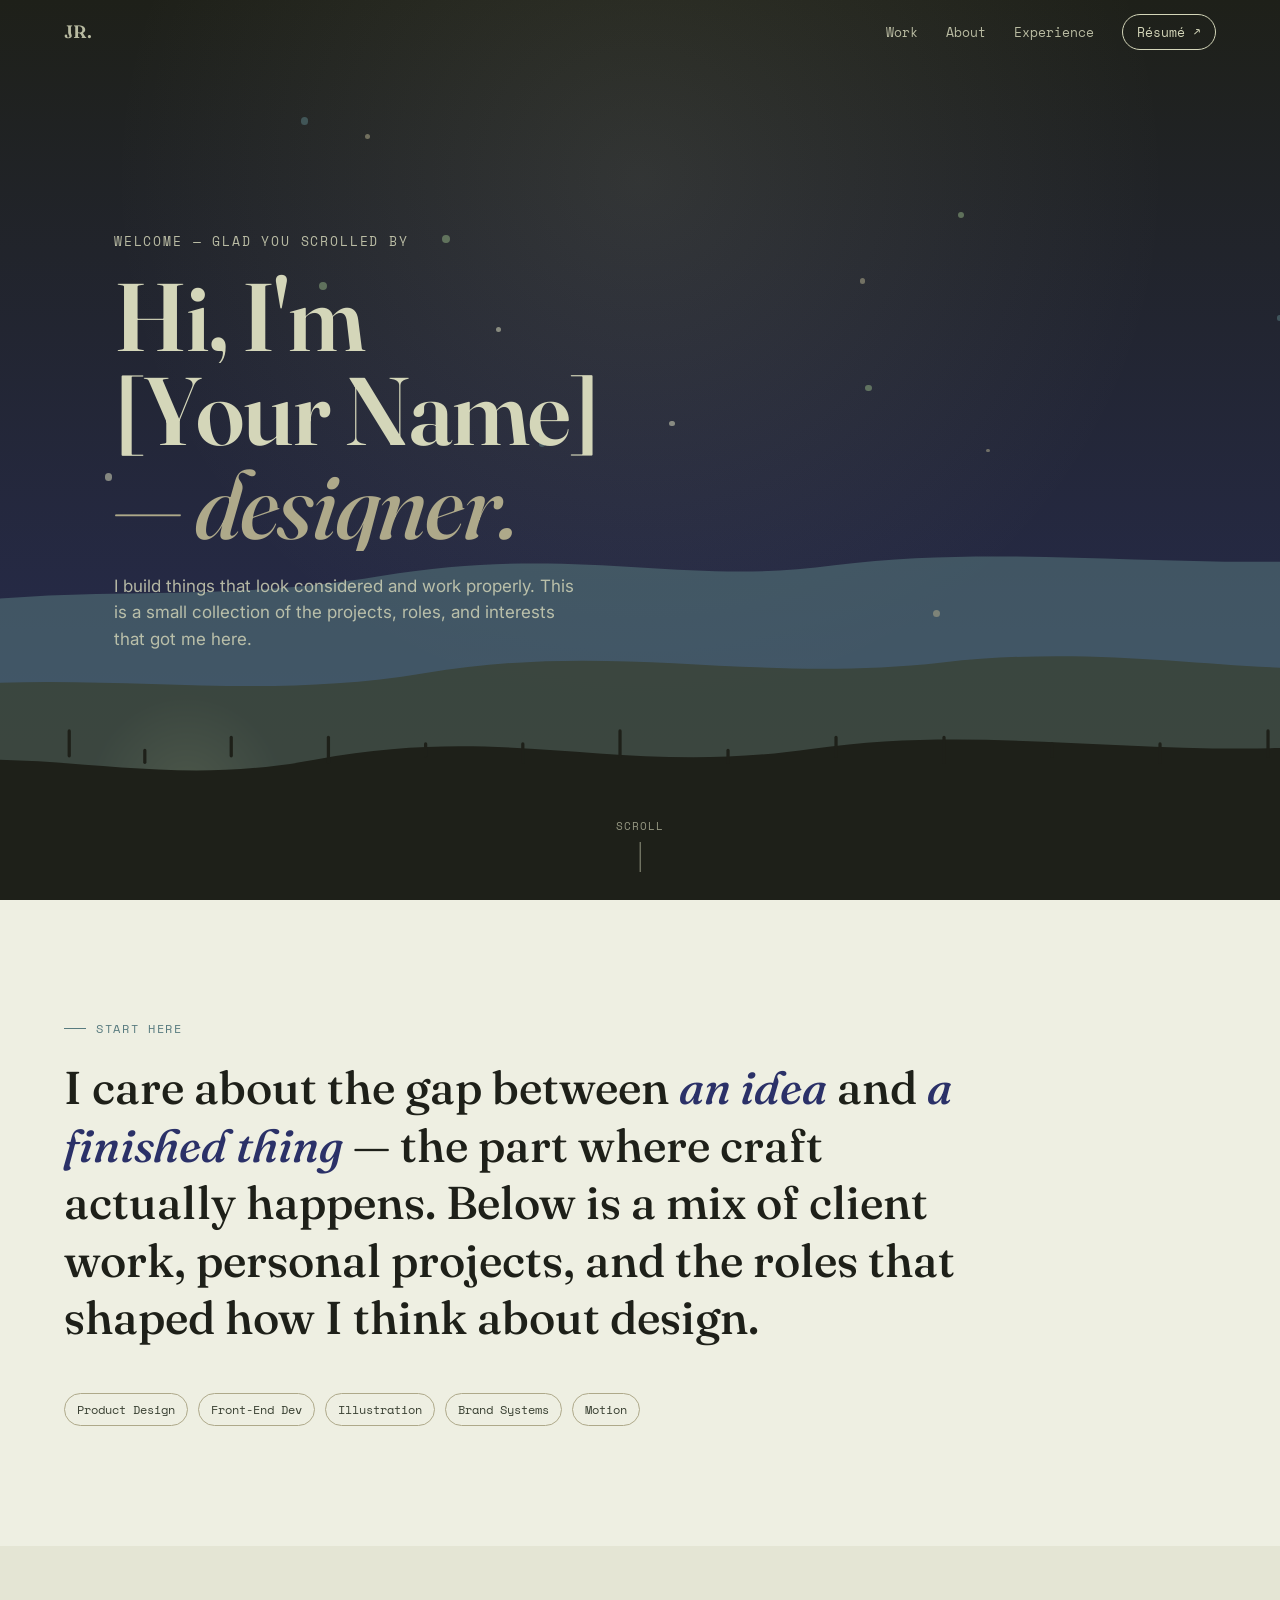
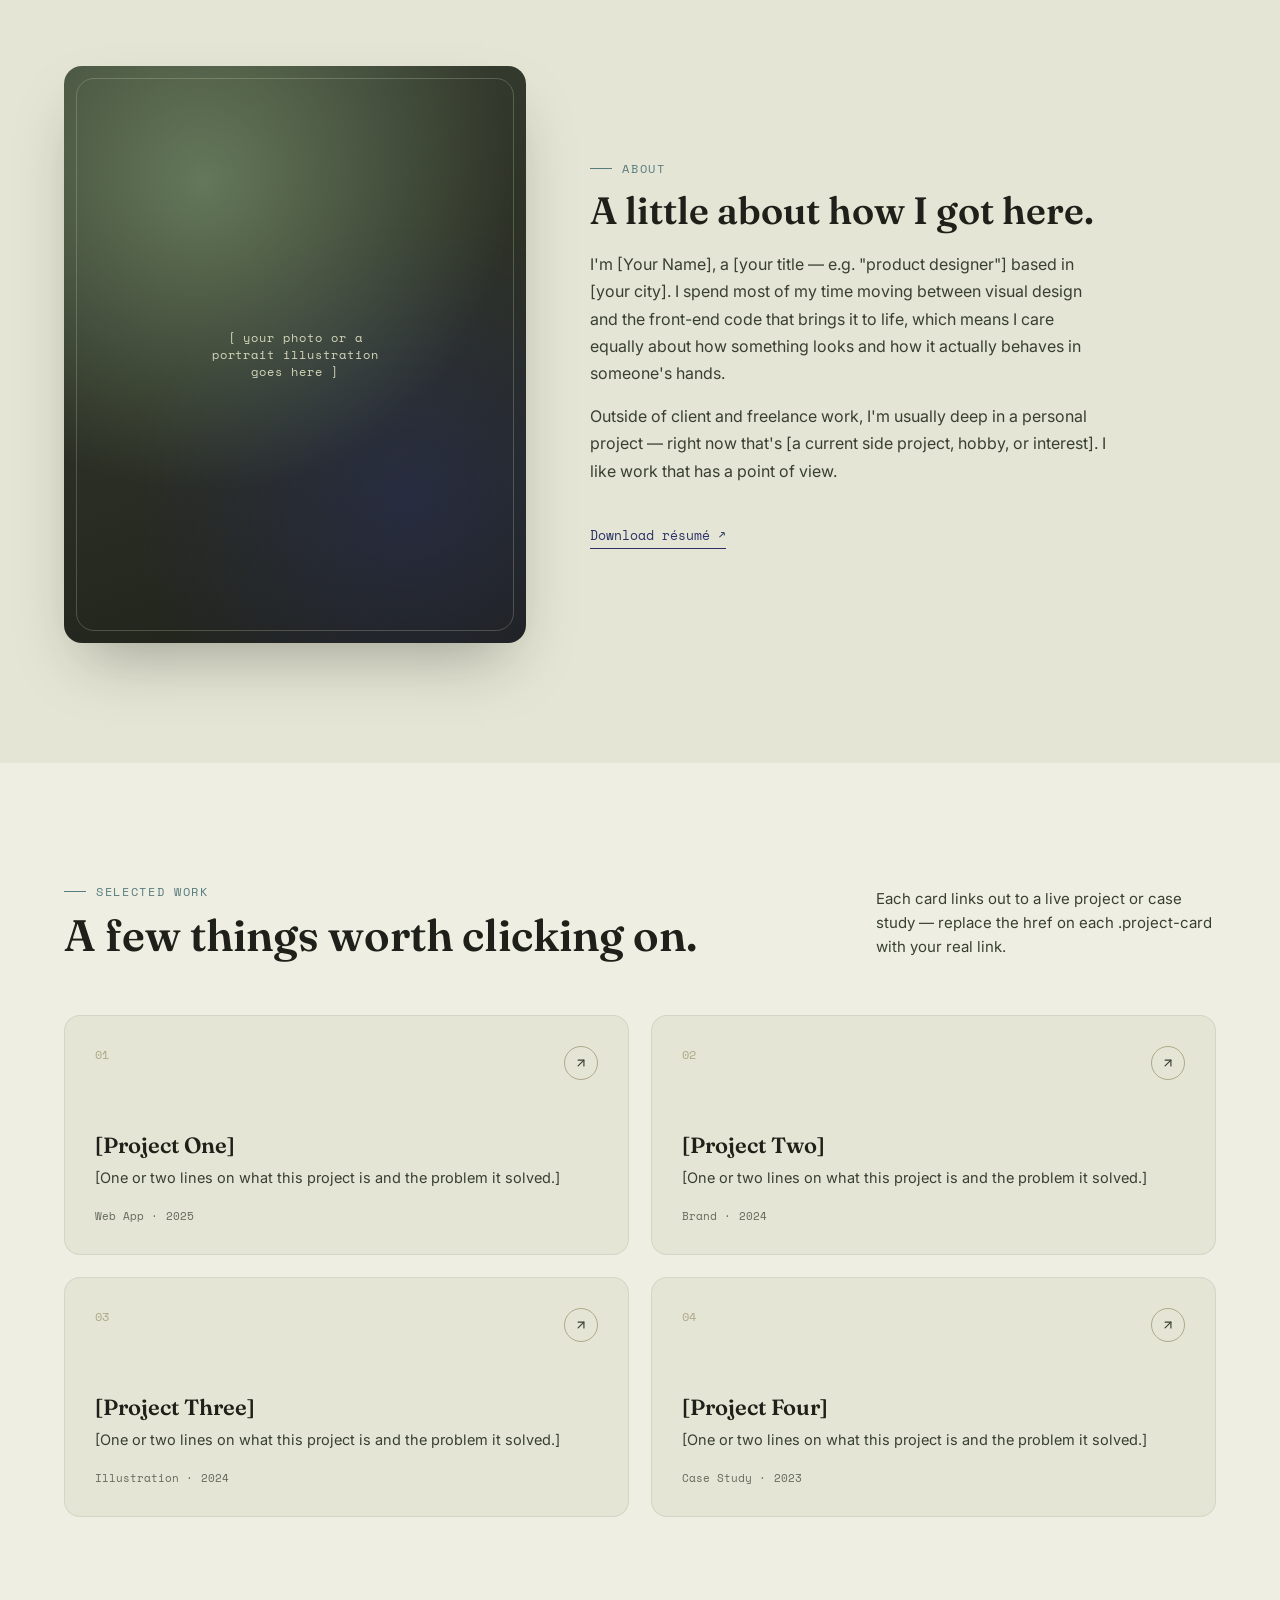
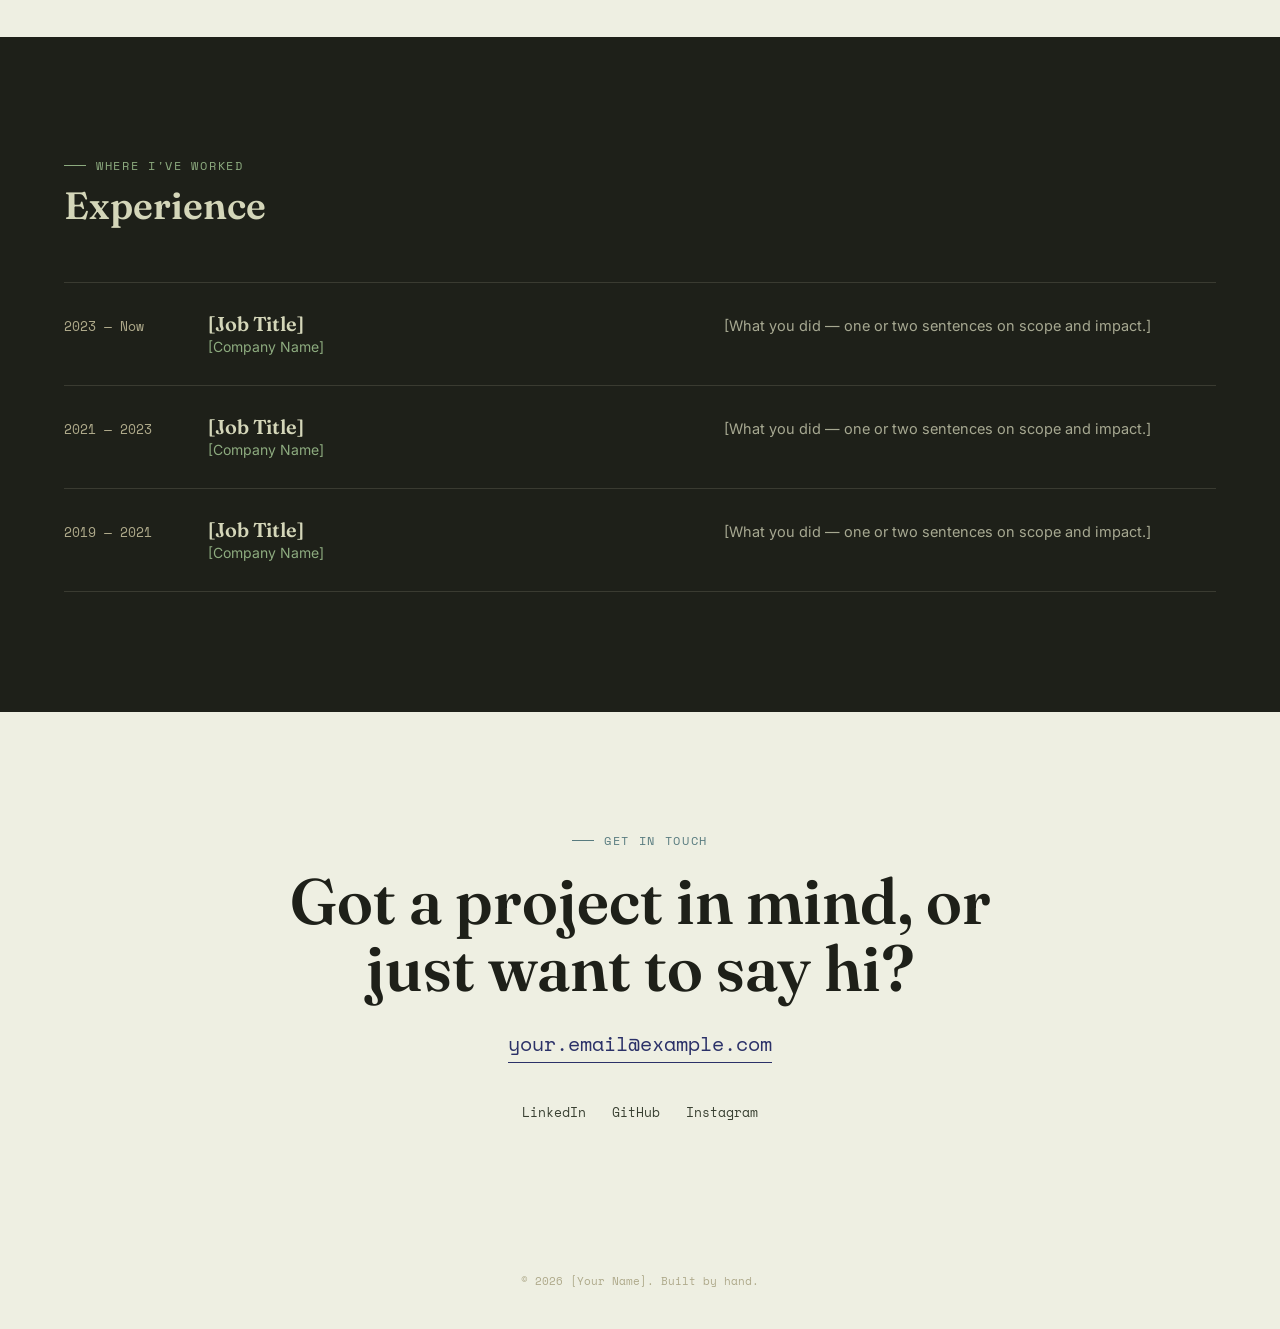
==== index.html @ a59e4782 "oh baby" ====
<!DOCTYPE html>
<html lang="en">
<head>
<meta charset="UTF-8">
<meta name="viewport" content="width=device-width, initial-scale=1.0">
<title>Jordan Reyes — Portfolio</title>
<meta name="description" content="Designer & builder. Selected work, experience, and a few things I'm proud of.">

<!--
  ============================================================
  HOW TO CUSTOMIZE THIS FILE
  ============================================================
  1. Search for [Your Name] / [Your Title] and replace with your info.
  2. Section "PROJECTS DATA" — swap in your real projects + links.
  3. Section "EXPERIENCE DATA" — swap in your real roles.
  4. Section "CONTACT" — swap in your email, resume link, socials.
  5. Optional photo: in the About section, replace the .about-frame
     div's content with <img src="your-photo.jpg" alt="..."> — the
     frame styling (border, shadow) will apply automatically.
  6. Colors are defined once as CSS variables at the top of <style> —
     change them there and the whole site updates.
  ============================================================
-->

<link rel="preconnect" href="https://fonts.googleapis.com">
<link rel="preconnect" href="https://fonts.gstatic.com" crossorigin>
<link href="https://fonts.googleapis.com/css2?family=Fraunces:opsz,wght@9..144,300;9..144,400;9..144,500;9..144,600;9..144,700&family=Inter:wght@400;500;600&family=Space+Mono:wght@400;700&display=swap" rel="stylesheet">

<style>
  /* ============ TOKENS ============ */
  :root{
    --ink:     #1E2019;
    --olive:   #394032;
    --teal:    #587B7F;
    --sage:    #8DAB7F;
    --khaki:   #D4D6B9;
    --tan:     #AEA98A;
    --indigo:  #2B3168;

    --paper:   #EEEFE2;   /* light section bg, tinted off the khaki */
    --paper-2: #E4E5D4;   /* alt section bg */

    --font-display: "Fraunces", Georgia, serif;
    --font-body: "Inter", -apple-system, sans-serif;
    --font-mono: "Space Mono", monospace;

    --sky-top: #1E2019;
    --sky-bottom: #2B3168;

    --maxw: 1180px;
    --pad: clamp(24px, 5vw, 64px);
  }

  *{ box-sizing: border-box; }
  html{ scroll-behavior: smooth; }
  @media (prefers-reduced-motion: reduce){
    html{ scroll-behavior: auto; }
    *{ animation-duration: 0.001ms !important; animation-iteration-count: 1 !important; transition-duration: 0.001ms !important; }
  }

  body{
    margin:0;
    background: var(--paper);
    color: var(--ink);
    font-family: var(--font-body);
    -webkit-font-smoothing: antialiased;
    overflow-x: hidden;
  }

  a{ color: inherit; }
  img{ max-width:100%; display:block; }

  ::selection{ background: var(--indigo); color: var(--khaki); }

  :focus-visible{
    outline: 2px solid var(--indigo);
    outline-offset: 3px;
    border-radius: 2px;
  }

  .wrap{ max-width: var(--maxw); margin: 0 auto; padding-left: var(--pad); padding-right: var(--pad); }

  .eyebrow{
    font-family: var(--font-mono);
    font-size: 12px;
    letter-spacing: 0.14em;
    text-transform: uppercase;
    color: var(--teal);
    display:flex;
    align-items:center;
    gap: 10px;
  }
  .eyebrow::before{
    content:"";
    width: 22px; height: 1px;
    background: var(--teal);
  }

  h1,h2,h3{
    font-family: var(--font-display);
    font-weight: 600;
    margin: 0;
    line-height: 1.05;
  }

  /* ============ NAV ============ */
  .nav{
    position: fixed;
    top:0; left:0; right:0;
    z-index: 100;
    display:flex;
    align-items:center;
    justify-content: space-between;
    padding: 20px var(--pad);
    font-family: var(--font-mono);
    font-size: 13px;
    color: var(--khaki);
    transition: background 0.4s ease, color 0.4s ease, backdrop-filter 0.4s ease, border-color .4s ease;
    border-bottom: 1px solid transparent;
  }
  .nav.solid{
    background: rgba(238,239,226,0.82);
    backdrop-filter: blur(10px);
    color: var(--ink);
    border-bottom: 1px solid rgba(30,32,25,0.08);
  }
  .nav .brand{
    font-family: var(--font-display);
    font-weight: 600;
    font-size: 18px;
    letter-spacing: 0.01em;
    text-decoration: none;
  }
  .nav ul{
    list-style:none;
    display:flex;
    gap: 28px;
    margin:0; padding:0;
  }
  .nav a{ text-decoration:none; opacity: 0.85; }
  .nav a:hover{ opacity:1; }
  .nav .resume-btn{
    border: 1px solid currentColor;
    padding: 7px 14px;
    border-radius: 100px;
    opacity: 1 !important;
  }
  .nav .links{ display:flex; align-items:center; gap: 28px; }
  @media (max-width: 700px){
    .nav .links li:not(.resume-item){ display:none; }
  }

  /* ============ HERO ============ */
  .hero{
    position: relative;
    height: 100vh;
    min-height: 620px;
    overflow: hidden;
    background: linear-gradient(180deg, var(--sky-top), var(--sky-bottom) 120%);
  }
  .hero-sky-glow{
    position:absolute; inset:0;
    background: radial-gradient(circle at 50% 20%, rgba(212,214,185,0.10), transparent 55%);
    pointer-events:none;
  }
  .hero svg.scene{
    position:absolute;
    left:0; bottom:0;
    width: 100%;
    height: 72%;
    display:block;
  }
  .ridge{ transition: none; }

  .particles span{
    position:absolute;
    border-radius:50%;
    opacity:0.55;
    filter: blur(0.5px);
    animation: drift 14s ease-in-out infinite;
  }
  @keyframes drift{
    0%,100%{ transform: translateY(0) translateX(0); }
    50%{ transform: translateY(-18px) translateX(10px); }
  }

  .hero-content{
    position: relative;
    z-index: 5;
    height: 100%;
    display:flex;
    flex-direction: column;
    justify-content: center;
    padding-left: var(--pad);
    padding-right: var(--pad);
    max-width: var(--maxw);
    margin: 0 auto;
  }
  .hero-eyebrow{
    font-family: var(--font-mono);
    color: var(--khaki);
    font-size: 13px;
    letter-spacing: 0.14em;
    text-transform: uppercase;
    opacity: 0;
    transform: translateY(10px);
    transition: opacity 0.8s ease, transform 0.8s ease;
    margin-bottom: 18px;
  }
  .hero-title{
    font-family: var(--font-display);
    font-weight: 600;
    color: var(--khaki);
    font-size: clamp(40px, 8vw, 96px);
    line-height: 0.98;
    letter-spacing: -0.01em;
  }
  .hero-title .line{
    display:block;
    overflow:hidden;
  }
  .hero-title .line span{
    display:block;
    transform: translateY(110%);
    transition: transform 0.9s cubic-bezier(.19,1,.22,1);
    transition-delay: var(--d, 0s);
  }
  .hero-title .accent{ color: var(--tan); font-style: italic; font-weight: 500; }

  .hero-sub{
    margin-top: 22px;
    max-width: 460px;
    color: var(--khaki);
    opacity: 0.82;
    font-size: 17px;
    line-height: 1.55;
    opacity: 0;
    transform: translateY(10px);
    transition: opacity 0.9s ease 0.25s, transform 0.9s ease 0.25s;
  }

  .hero.revealed .hero-eyebrow{ opacity: 0.85; transform: translateY(0); }
  .hero.revealed .hero-title .line span{ transform: translateY(0); }
  .hero.revealed .hero-sub{ opacity: 0.82; transform: translateY(0); }

  .scroll-cue{
    position:absolute;
    bottom: 28px;
    left: 50%;
    transform: translateX(-50%);
    z-index: 5;
    display:flex;
    flex-direction:column;
    align-items:center;
    gap:8px;
    color: var(--khaki);
    opacity: 0.65;
    font-family: var(--font-mono);
    font-size: 11px;
    letter-spacing: 0.1em;
  }
  .scroll-cue .dash{
    width:1px; height: 30px;
    background: currentColor;
    animation: pulse-dash 1.8s ease-in-out infinite;
  }
  @keyframes pulse-dash{
    0%,100%{ transform: scaleY(1); opacity:0.6; }
    50%{ transform: scaleY(0.5); opacity:1; }
  }

  /* ============ SECTIONS (shared) ============ */
  section{ position: relative; }
  .section-pad{ padding: 120px var(--pad); }
  .band{ max-width: var(--maxw); margin:0 auto; }

  .reveal{
    opacity:0;
    transform: translateY(28px);
    transition: opacity 0.8s ease, transform 0.8s ease;
  }
  .reveal.in{ opacity:1; transform: translateY(0); }
  .reveal-stagger > *{ transition-delay: calc(var(--i, 0) * 90ms); }

  /* ============ INTRO / WELCOME STATEMENT ============ */
  .intro{ background: var(--paper); }
  .intro-statement{
    font-family: var(--font-display);
    font-weight: 500;
    font-size: clamp(26px, 4.2vw, 46px);
    line-height: 1.25;
    max-width: 900px;
    color: var(--ink);
  }
  .intro-statement em{
    font-style: italic;
    color: var(--indigo);
  }
  .intro-tags{
    margin-top: 40px;
    display:flex;
    flex-wrap:wrap;
    gap: 10px;
  }
  .tag{
    font-family: var(--font-mono);
    font-size: 12px;
    padding: 7px 12px;
    border-radius: 100px;
    border: 1px solid var(--tan);
    color: var(--olive);
  }

  /* ============ ABOUT ============ */
  .about{ background: var(--paper-2); }
  .about .band{
    display:grid;
    grid-template-columns: 0.85fr 1.15fr;
    gap: 64px;
    align-items: center;
  }
  .about-frame{
    aspect-ratio: 4/5;
    border-radius: 18px;
    background:
      radial-gradient(circle at 30% 20%, rgba(141,171,127,0.55), transparent 55%),
      radial-gradient(circle at 75% 75%, rgba(43,49,104,0.45), transparent 50%),
      linear-gradient(160deg, var(--olive), var(--ink));
    box-shadow: 0 30px 60px -20px rgba(30,32,25,0.35);
    display:flex; align-items:center; justify-content:center;
    color: var(--khaki);
    font-family: var(--font-mono);
    font-size: 12px;
    letter-spacing: 0.08em;
    text-align:center;
    padding: 20px;
    position: relative;
    overflow: hidden;
  }
  .about-frame::after{
    content:"";
    position:absolute; inset:0;
    border: 1px solid rgba(212,214,185,0.25);
    border-radius: 18px;
    margin: 12px;
  }
  .about h2{
    font-size: clamp(28px, 3.4vw, 38px);
    margin-bottom: 20px;
  }
  .about p{
    line-height: 1.7;
    color: var(--olive);
    font-size: 16px;
    margin: 0 0 16px;
    max-width: 52ch;
  }
  .about-cta{
    margin-top: 24px;
    display:inline-flex;
    align-items:center;
    gap: 8px;
    font-family: var(--font-mono);
    font-size: 13px;
    text-decoration:none;
    color: var(--indigo);
    border-bottom: 1px solid var(--indigo);
    padding-bottom: 3px;
  }

  @media (max-width: 820px){
    .about .band{ grid-template-columns: 1fr; }
    .about-frame{ aspect-ratio: 16/10; }
  }

  /* ============ PROJECTS ============ */
  .projects{ background: var(--paper); }
  .projects-head{
    display:flex;
    justify-content: space-between;
    align-items: flex-end;
    gap: 24px;
    margin-bottom: 56px;
    flex-wrap: wrap;
  }
  .projects-head h2{
    font-size: clamp(30px, 3.6vw, 44px);
    margin-top: 12px;
  }
  .projects-head p{
    max-width: 340px;
    color: var(--olive);
    font-size: 15px;
    line-height: 1.6;
    margin:0;
  }

  .project-grid{
    display:grid;
    grid-template-columns: repeat(2, 1fr);
    gap: 22px;
  }
  @media (max-width: 780px){
    .project-grid{ grid-template-columns: 1fr; }
  }

  .project-card{
    position: relative;
    display:block;
    text-decoration:none;
    color: inherit;
    border-radius: 16px;
    padding: 30px;
    background: var(--paper-2);
    border: 1px solid rgba(30,32,25,0.08);
    overflow: hidden;
    transition: transform 0.45s cubic-bezier(.19,1,.22,1), box-shadow 0.45s ease, border-color 0.45s ease;
    min-height: 240px;
    display:flex;
    flex-direction:column;
    justify-content: space-between;
  }
  .project-card::before{
    content:"";
    position:absolute;
    top:0; left:0; right:0;
    height: 4px;
    background: var(--accent, var(--teal));
    transform: scaleX(0);
    transform-origin: left;
    transition: transform 0.5s ease;
  }
  .project-card:hover{
    transform: translateY(-6px);
    box-shadow: 0 24px 50px -20px rgba(30,32,25,0.25);
    border-color: transparent;
  }
  .project-card:hover::before{ transform: scaleX(1); }

  .project-card .top-row{
    display:flex;
    justify-content: space-between;
    align-items:flex-start;
  }
  .project-num{
    font-family: var(--font-mono);
    font-size: 12px;
    color: var(--tan);
  }
  .arrow{
    width: 34px; height: 34px;
    border-radius: 50%;
    border: 1px solid var(--tan);
    display:flex; align-items:center; justify-content:center;
    transition: transform 0.4s cubic-bezier(.19,1,.22,1), background 0.4s ease, border-color 0.4s ease;
    flex-shrink:0;
  }
  .project-card:hover .arrow{
    transform: rotate(45deg);
    background: var(--accent, var(--teal));
    border-color: var(--accent, var(--teal));
  }
  .project-card:hover .arrow svg{ stroke: var(--paper); }
  .arrow svg{ stroke: var(--olive); transition: stroke 0.4s ease; }

  .project-card h3{
    font-size: 22px;
    margin-top: 24px;
    font-weight: 600;
  }
  .project-card p{
    margin: 10px 0 18px;
    color: var(--olive);
    font-size: 14.5px;
    line-height: 1.55;
  }
  .project-card .tags{
    display:flex; gap:8px; flex-wrap:wrap;
  }
  .project-card .tags span{
    font-family: var(--font-mono);
    font-size: 11px;
    color: var(--olive);
    opacity: 0.75;
  }
  .project-card .tags span:not(:last-child)::after{ content:" ·"; }

  /* ============ EXPERIENCE (dark) ============ */
  .experience{
    background: var(--ink);
    color: var(--khaki);
  }
  .experience .eyebrow{ color: var(--sage); }
  .experience .eyebrow::before{ background: var(--sage); }
  .experience h2{
    color: var(--khaki);
    font-size: clamp(28px, 3.4vw, 38px);
    margin: 12px 0 56px;
  }
  .timeline{
    border-top: 1px solid rgba(212,214,185,0.15);
  }
  .tl-row{
    display:grid;
    grid-template-columns: 120px 1fr 1fr;
    gap: 24px;
    padding: 30px 0;
    border-bottom: 1px solid rgba(212,214,185,0.15);
    align-items: baseline;
  }
  .tl-row .date{
    font-family: var(--font-mono);
    font-size: 13px;
    color: var(--tan);
  }
  .tl-row h3{
    color: var(--khaki);
    font-size: 20px;
    font-weight: 600;
  }
  .tl-row .role-co{
    font-family: var(--font-body);
    font-size: 14px;
    color: var(--sage);
    margin-top: 4px;
  }
  .tl-row p{
    margin:0;
    color: rgba(212,214,185,0.75);
    font-size: 14.5px;
    line-height: 1.6;
  }
  @media (max-width: 720px){
    .tl-row{ grid-template-columns: 1fr; gap: 8px; }
  }

  /* ============ CONTACT / FOOTER ============ */
  .contact{
    background: var(--paper);
    text-align:center;
  }
  .contact h2{
    font-size: clamp(34px, 6vw, 64px);
    max-width: 780px;
    margin: 0 auto 28px;
  }
  .contact-email{
    font-family: var(--font-mono);
    font-size: clamp(16px, 2.4vw, 20px);
    color: var(--indigo);
    text-decoration:none;
    border-bottom: 1px solid var(--indigo);
    padding-bottom: 4px;
  }
  .socials{
    margin-top: 44px;
    display:flex;
    justify-content:center;
    gap: 26px;
  }
  .socials a{
    color: var(--olive);
    text-decoration:none;
    font-family: var(--font-mono);
    font-size: 13px;
    border-bottom: 1px solid transparent;
    transition: border-color 0.3s ease, color 0.3s ease;
  }
  .socials a:hover{ color: var(--indigo); border-color: var(--indigo); }

  footer{
    padding: 30px var(--pad) 40px;
    text-align:center;
    font-family: var(--font-mono);
    font-size: 11px;
    color: var(--tan);
    background: var(--paper);
  }
</style>
</head>
<body>

<nav class="nav" id="nav">
  <a href="#top" class="brand">JR.</a>
  <ul class="links">
    <li><a href="#work">Work</a></li>
    <li><a href="#about">About</a></li>
    <li><a href="#experience">Experience</a></li>
    <li class="resume-item"><a class="resume-btn" href="#" target="_blank" rel="noopener">Résumé ↗</a></li>
  </ul>
</nav>

<!-- ============ HERO ============ -->
<section class="hero" id="top">
  <div class="hero-sky-glow"></div>

  <svg class="scene" id="scene" viewBox="0 0 1440 600" preserveAspectRatio="xMidYMax slice" xmlns="http://www.w3.org/2000/svg">
    <defs>
      <radialGradient id="sunGlow" cx="50%" cy="50%" r="50%">
        <stop offset="0%" stop-color="#D4D6B9" stop-opacity="0.9"/>
        <stop offset="100%" stop-color="#D4D6B9" stop-opacity="0"/>
      </radialGradient>
    </defs>

    <!-- sun / moon: circle stroke draws itself as you scroll -->
    <circle id="sunGlowCircle" cx="720" cy="420" r="90" fill="url(#sunGlow)"></circle>
    <circle id="sun" cx="720" cy="420" r="46" fill="none" stroke="#D4D6B9" stroke-width="2.5"></circle>

    <!-- far ridge -->
    <path class="ridge" id="ridge1" fill="#587B7F" opacity="0.55"
      d="M0,340 C180,300 300,330 480,300 C660,270 760,310 900,290 C1080,268 1240,300 1440,280 L1440,600 L0,600 Z"/>

    <!-- mid ridge -->
    <path class="ridge" id="ridge2" fill="#394032" opacity="0.75"
      d="M0,410 C200,380 340,420 520,390 C700,360 820,400 1000,380 C1180,360 1300,400 1440,380 L1440,600 L0,600 Z"/>

    <!-- near ridge -->
    <path class="ridge" id="ridge3" fill="#1E2019"
      d="M0,480 C160,450 260,500 420,470 C600,436 700,486 880,460 C1060,434 1220,478 1440,450 L1440,600 L0,600 Z"/>

    <!-- foreground treeline dots -->
    <g id="treeline" fill="#1E2019"></g>
  </svg>

  <div class="particles" id="particles"></div>

  <div class="hero-content">
    <div class="hero-eyebrow">Welcome — glad you scrolled by</div>
    <h1 class="hero-title">
      <span class="line" style="--d:0.05s"><span>Hi, I'm</span></span>
      <span class="line" style="--d:0.15s"><span>[Your Name] <span class="accent">— designer.</span></span></span>
    </h1>
    <p class="hero-sub">I build things that look considered and work properly. This is a small collection of the projects, roles, and interests that got me here.</p>
  </div>

  <div class="scroll-cue"><span>SCROLL</span><span class="dash"></span></div>
</section>

<!-- ============ INTRO STATEMENT ============ -->
<section class="intro section-pad">
  <div class="band">
    <div class="eyebrow reveal">Start here</div>
    <p class="intro-statement reveal" style="margin-top:22px;">
      I care about the gap between <em>an idea</em> and <em>a finished thing</em> — the part where craft actually happens.
      Below is a mix of client work, personal projects, and the roles that shaped how I think about design.
    </p>
    <div class="intro-tags reveal reveal-stagger">
      <span class="tag" style="--i:0">Product Design</span>
      <span class="tag" style="--i:1">Front-End Dev</span>
      <span class="tag" style="--i:2">Illustration</span>
      <span class="tag" style="--i:3">Brand Systems</span>
      <span class="tag" style="--i:4">Motion</span>
    </div>
  </div>
</section>

<!-- ============ ABOUT ============ -->
<section class="about section-pad" id="about">
  <div class="band">
    <div class="about-frame reveal">
      <!-- Swap this whole block for: <img src="your-photo.jpg" alt="[Your Name]"> -->
      <span>[ your photo or a<br>portrait illustration<br>goes here ]</span>
    </div>
    <div class="reveal">
      <div class="eyebrow">About</div>
      <h2 style="margin-top:14px;">A little about how I got here.</h2>
      <p>I'm [Your Name], a [your title — e.g. "product designer"] based in [your city]. I spend most of my time moving between visual design and the front-end code that brings it to life, which means I care equally about how something looks and how it actually behaves in someone's hands.</p>
      <p>Outside of client and freelance work, I'm usually deep in a personal project — right now that's [a current side project, hobby, or interest]. I like work that has a point of view.</p>
      <a class="about-cta" href="#" target="_blank" rel="noopener">Download résumé ↗</a>
    </div>
  </div>
</section>

<!-- ============ PROJECTS ============ -->
<section class="projects section-pad" id="work">
  <div class="band">
    <div class="projects-head">
      <div class="reveal">
        <div class="eyebrow">Selected work</div>
        <h2>A few things worth clicking on.</h2>
      </div>
      <p class="reveal">Each card links out to a live project or case study — replace the href on each .project-card with your real link.</p>
    </div>

    <div class="project-grid">

      <!-- PROJECTS DATA: duplicate a .project-card block per project -->
      <a class="project-card reveal" href="project-1.html" target="_blank" rel="noopener" style="--accent:#2B3168;">
        <div class="top-row">
          <span class="project-num">01</span>
          <span class="arrow"><svg width="14" height="14" viewBox="0 0 24 24" fill="none" stroke-width="2" stroke-linecap="round" stroke-linejoin="round"><line x1="7" y1="17" x2="17" y2="7"/><polyline points="7 7 17 7 17 17"/></svg></span>
        </div>
        <div>
          <h3>[Project One]</h3>
          <p>[One or two lines on what this project is and the problem it solved.]</p>
          <div class="tags"><span>Web App</span><span>2025</span></div>
        </div>
      </a>

      <a class="project-card reveal" href="project-2.html" target="_blank" rel="noopener" style="--accent:#587B7F;">
        <div class="top-row">
          <span class="project-num">02</span>
          <span class="arrow"><svg width="14" height="14" viewBox="0 0 24 24" fill="none" stroke-width="2" stroke-linecap="round" stroke-linejoin="round"><line x1="7" y1="17" x2="17" y2="7"/><polyline points="7 7 17 7 17 17"/></svg></span>
        </div>
        <div>
          <h3>[Project Two]</h3>
          <p>[One or two lines on what this project is and the problem it solved.]</p>
          <div class="tags"><span>Brand</span><span>2024</span></div>
        </div>
      </a>

      <a class="project-card reveal" href="#" target="_blank" rel="noopener" style="--accent:#8DAB7F;">
        <div class="top-row">
          <span class="project-num">03</span>
          <span class="arrow"><svg width="14" height="14" viewBox="0 0 24 24" fill="none" stroke-width="2" stroke-linecap="round" stroke-linejoin="round"><line x1="7" y1="17" x2="17" y2="7"/><polyline points="7 7 17 7 17 17"/></svg></span>
        </div>
        <div>
          <h3>[Project Three]</h3>
          <p>[One or two lines on what this project is and the problem it solved.]</p>
          <div class="tags"><span>Illustration</span><span>2024</span></div>
        </div>
      </a>

      <a class="project-card reveal" href="#" target="_blank" rel="noopener" style="--accent:#AEA98A;">
        <div class="top-row">
          <span class="project-num">04</span>
          <span class="arrow"><svg width="14" height="14" viewBox="0 0 24 24" fill="none" stroke-width="2" stroke-linecap="round" stroke-linejoin="round"><line x1="7" y1="17" x2="17" y2="7"/><polyline points="7 7 17 7 17 17"/></svg></span>
        </div>
        <div>
          <h3>[Project Four]</h3>
          <p>[One or two lines on what this project is and the problem it solved.]</p>
          <div class="tags"><span>Case Study</span><span>2023</span></div>
        </div>
      </a>

    </div>
  </div>
</section>

<!-- ============ EXPERIENCE ============ -->
<section class="experience section-pad" id="experience">
  <div class="band">
    <div class="eyebrow reveal">Where I've worked</div>
    <h2 class="reveal">Experience</h2>

    <div class="timeline">
      <!-- EXPERIENCE DATA: duplicate a .tl-row block per role -->
      <div class="tl-row reveal">
        <div class="date">2023 — Now</div>
        <div>
          <h3>[Job Title]</h3>
          <div class="role-co">[Company Name]</div>
        </div>
        <p>[What you did — one or two sentences on scope and impact.]</p>
      </div>
      <div class="tl-row reveal">
        <div class="date">2021 — 2023</div>
        <div>
          <h3>[Job Title]</h3>
          <div class="role-co">[Company Name]</div>
        </div>
        <p>[What you did — one or two sentences on scope and impact.]</p>
      </div>
      <div class="tl-row reveal">
        <div class="date">2019 — 2021</div>
        <div>
          <h3>[Job Title]</h3>
          <div class="role-co">[Company Name]</div>
        </div>
        <p>[What you did — one or two sentences on scope and impact.]</p>
      </div>
    </div>
  </div>
</section>

<!-- ============ CONTACT ============ -->
<section class="contact section-pad" id="contact">
  <div class="eyebrow reveal" style="justify-content:center;">Get in touch</div>
  <h2 class="reveal" style="margin-top:18px;">Got a project in mind, or just want to say hi?</h2>
  <a class="contact-email reveal" href="mailto:your.email@example.com">your.email@example.com</a>
  <div class="socials reveal">
    <a href="#" target="_blank" rel="noopener">LinkedIn</a>
    <a href="#" target="_blank" rel="noopener">GitHub</a>
    <a href="#" target="_blank" rel="noopener">Instagram</a>
  </div>
</section>

<footer>© <span id="year"></span> [Your Name]. Built by hand.</footer>

<script>
  document.getElementById('year').textContent = new Date().getFullYear();

  var reduceMotion = window.matchMedia('(prefers-reduced-motion: reduce)').matches;

  /* ---------- NAV solid on scroll ---------- */
  var nav = document.getElementById('nav');
  var heroEl = document.querySelector('.hero');

  /* ---------- HERO scroll-driven scene ---------- */
  var sun = document.getElementById('sun');
  var sunGlow = document.getElementById('sunGlowCircle');
  var ridge1 = document.getElementById('ridge1');
  var ridge2 = document.getElementById('ridge2');
  var ridge3 = document.getElementById('ridge3');

  var sunRadius = 46;
  var sunCirc = 2 * Math.PI * sunRadius;
  sun.style.strokeDasharray = sunCirc;

  function lerp(a, b, t){ return a + (b - a) * t; }
  function lerpColor(c1, c2, t){
    var r = Math.round(lerp(c1[0], c2[0], t));
    var g = Math.round(lerp(c1[1], c2[1], t));
    var b = Math.round(lerp(c1[2], c2[2], t));
    return 'rgb(' + r + ',' + g + ',' + b + ')';
  }

  var skyTopA = [30,32,25];    // ink
  var skyTopB = [43,49,104];   // indigo
  var skyBotA = [43,49,104];   // indigo
  var skyBotB = [88,123,127];  // teal

  var root = document.documentElement;
  var ticking = false;

  function updateHero(){
    ticking = false;
    var heroHeight = heroEl.offsetHeight;
    var scrollY = window.scrollY;
    var p = Math.min(Math.max(scrollY / heroHeight, 0), 1);

    if (!reduceMotion){
      // sky gradient dawn -> day
      root.style.setProperty('--sky-top', lerpColor(skyTopA, skyTopB, p));
      root.style.setProperty('--sky-bottom', lerpColor(skyBotA, skyBotB, p));

      // sun rises + draws itself
      var cx = lerp(300, 900, p);
      var cy = lerp(500, 150, p);
      sun.setAttribute('cx', cx);
      sun.setAttribute('cy', cy);
      sunGlow.setAttribute('cx', cx);
      sunGlow.setAttribute('cy', cy);
      sun.style.strokeDashoffset = sunCirc * (1 - p);

      // parallax ridges
      ridge1.style.transform = 'translateY(' + (-p * 26) + 'px)';
      ridge2.style.transform = 'translateY(' + (-p * 44) + 'px)';
      ridge3.style.transform = 'translateY(' + (-p * 66) + 'px)';
    }

    // nav state
    if (scrollY > heroHeight * 0.7){ nav.classList.add('solid'); }
    else { nav.classList.remove('solid'); }

    // hero text reveal
    if (p > 0.12){ heroEl.classList.add('revealed'); }
  }

  function onScroll(){
    if (!ticking){
      requestAnimationFrame(updateHero);
      ticking = true;
    }
  }
  window.addEventListener('scroll', onScroll, { passive: true });
  window.addEventListener('resize', onScroll);
  updateHero();

  /* reveal hero shortly after load even before scrolling, so it never looks broken */
  setTimeout(function(){ heroEl.classList.add('revealed'); }, 400);

  /* ---------- ambient particles ---------- */
  var particleColors = ['#8DAB7F', '#AEA98A', '#587B7F', '#D4D6B9'];
  var particlesEl = document.getElementById('particles');
  if (!reduceMotion){
    for (var i = 0; i < 14; i++){
      var s = document.createElement('span');
      var size = 3 + Math.random() * 5;
      s.style.width = size + 'px';
      s.style.height = size + 'px';
      s.style.left = (Math.random() * 100) + '%';
      s.style.top = (10 + Math.random() * 70) + '%';
      s.style.background = particleColors[i % particleColors.length];
      s.style.animationDuration = (10 + Math.random() * 10) + 's';
      s.style.animationDelay = (Math.random() * -10) + 's';
      particlesEl.appendChild(s);
    }
  }

  /* ---------- treeline silhouette dots on near ridge ---------- */
  var treeline = document.getElementById('treeline');
  var treeXs = [60,120,190,260,340,430,520,610,700,800,900,1000,1100,1200,1300,1380];
  treeXs.forEach(function(x, i){
    var h = 14 + (i % 3) * 6;
    var y = 468 + (i % 2) * 6;
    var rect = document.createElementNS('http://www.w3.org/2000/svg', 'rect');
    rect.setAttribute('x', x);
    rect.setAttribute('y', y - h);
    rect.setAttribute('width', 3);
    rect.setAttribute('height', h);
    rect.setAttribute('rx', 1.5);
    treeline.appendChild(rect);
  });

  /* ---------- generic scroll reveal (IntersectionObserver) ---------- */
  var revealEls = document.querySelectorAll('.reveal');
  var io = new IntersectionObserver(function(entries){
    entries.forEach(function(entry){
      if (entry.isIntersecting){
        entry.target.classList.add('in');
        io.unobserve(entry.target);
      }
    });
  }, { threshold: 0.15, rootMargin: '0px 0px -60px 0px' });
  revealEls.forEach(function(el){ io.observe(el); });

  /* stagger index for tag groups */
  document.querySelectorAll('.reveal-stagger').forEach(function(group){
    io.observe(group);
  });
</script>

</body>
</html>
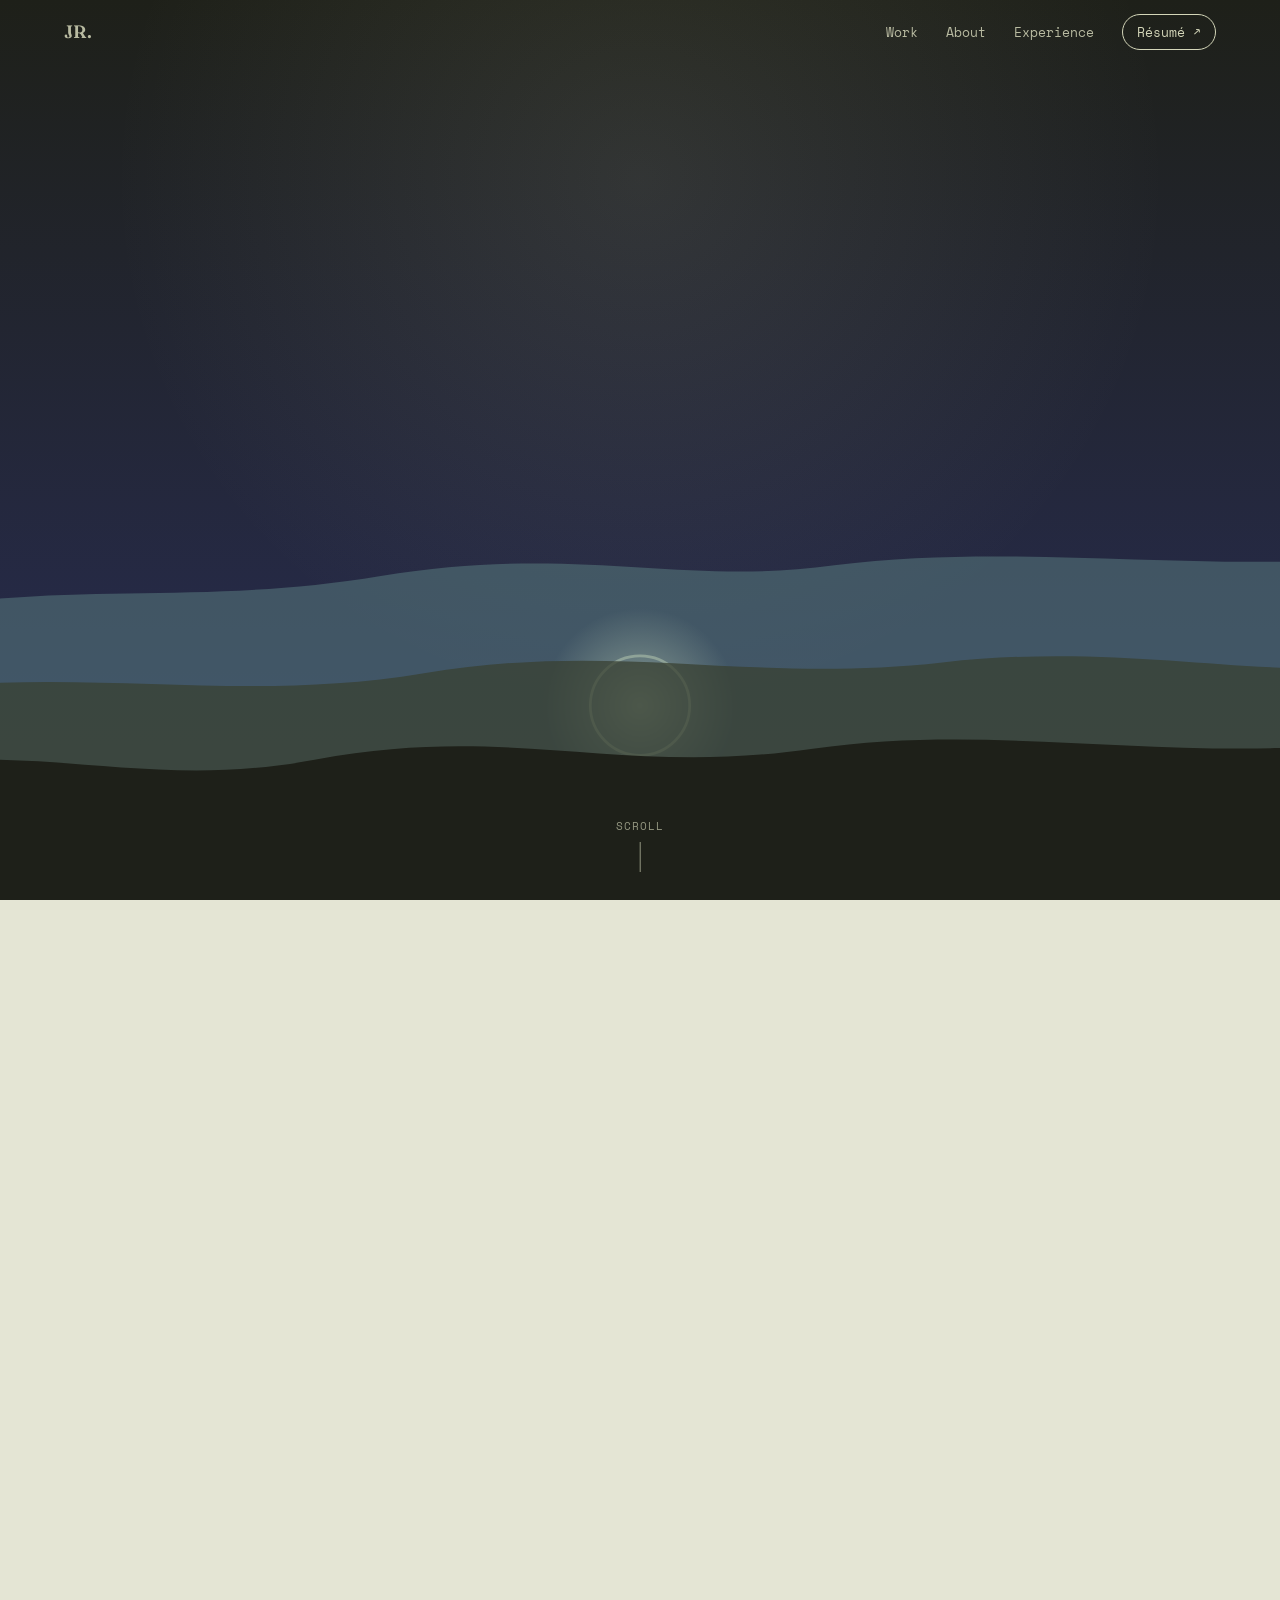
==== commit b8600279: "omg" ====
--- a/index.html
+++ b/index.html
@@ -7,19 +7,10 @@
 <meta name="description" content="Designer & builder. Selected work, experience, and a few things I'm proud of.">
 
 <!--
-  ============================================================
-  HOW TO CUSTOMIZE THIS FILE
-  ============================================================
-  1. Search for [Your Name] / [Your Title] and replace with your info.
-  2. Section "PROJECTS DATA" — swap in your real projects + links.
-  3. Section "EXPERIENCE DATA" — swap in your real roles.
   4. Section "CONTACT" — swap in your email, resume link, socials.
-  5. Optional photo: in the About section, replace the .about-frame
+  in the About section, replace the .about-frame
      div's content with <img src="your-photo.jpg" alt="..."> — the
      frame styling (border, shadow) will apply automatically.
-  6. Colors are defined once as CSS variables at the top of <style> —
-     change them there and the whole site updates.
-  ============================================================
 -->
 
 <link rel="preconnect" href="https://fonts.googleapis.com">
@@ -283,6 +274,7 @@
   .reveal-stagger > *{ transition-delay: calc(var(--i, 0) * 90ms); }
 
   /* ============ INTRO / WELCOME STATEMENT ============ */
+  /*
   .intro{ background: var(--paper); }
   .intro-statement{
     font-family: var(--font-display);
@@ -310,6 +302,7 @@
     border: 1px solid var(--tan);
     color: var(--olive);
   }
+  */
 
   /* ============ ABOUT ============ */
   .about{ background: var(--paper-2); }
@@ -625,19 +618,19 @@
   <div class="particles" id="particles"></div>
 
   <div class="hero-content">
-    <div class="hero-eyebrow">Welcome — glad you scrolled by</div>
+    <div class="hero-eyebrow">Welcome</div>
     <h1 class="hero-title">
       <span class="line" style="--d:0.05s"><span>Hi, I'm</span></span>
-      <span class="line" style="--d:0.15s"><span>[Your Name] <span class="accent">— designer.</span></span></span>
+      <span class="line" style="--d:0.15s"><span>Elena <span class="accent"></span></span></span>
     </h1>
-    <p class="hero-sub">I build things that look considered and work properly. This is a small collection of the projects, roles, and interests that got me here.</p>
+    <p class="hero-sub"> <!-- ok idk what to put yet --> ></p>
   </div>
 
   <div class="scroll-cue"><span>SCROLL</span><span class="dash"></span></div>
 </section>
 
 <!-- ============ INTRO STATEMENT ============ -->
-<section class="intro section-pad">
+<!-- <section class="intro section-pad">
   <div class="band">
     <div class="eyebrow reveal">Start here</div>
     <p class="intro-statement reveal" style="margin-top:22px;">
@@ -653,6 +646,7 @@
     </div>
   </div>
 </section>
+-->
 
 <!-- ============ ABOUT ============ -->
 <section class="about section-pad" id="about">
@@ -664,8 +658,9 @@
     <div class="reveal">
       <div class="eyebrow">About</div>
       <h2 style="margin-top:14px;">A little about how I got here.</h2>
-      <p>I'm [Your Name], a [your title — e.g. "product designer"] based in [your city]. I spend most of my time moving between visual design and the front-end code that brings it to life, which means I care equally about how something looks and how it actually behaves in someone's hands.</p>
-      <p>Outside of client and freelance work, I'm usually deep in a personal project — right now that's [a current side project, hobby, or interest]. I like work that has a point of view.</p>
+      <p>I'm Elena, a junior studying at the Univeristy of Illinois at Urbana-Champaign. I'm studying statistics, with a minor in Data Science. On the side, I am 
+        a board member for the Women in Statistics organization at my school, as well as Cheese Club!
+      </p>
       <a class="about-cta" href="#" target="_blank" rel="noopener">Download résumé ↗</a>
     </div>
   </div>
@@ -693,7 +688,7 @@
         <div>
           <h3>[Project One]</h3>
           <p>[One or two lines on what this project is and the problem it solved.]</p>
-          <div class="tags"><span>Web App</span><span>2025</span></div>
+          <!-- <div class="tags"><span>Web App</span><span>2025</span></div> -->
         </div>
       </a>
 
@@ -705,7 +700,7 @@
         <div>
           <h3>[Project Two]</h3>
           <p>[One or two lines on what this project is and the problem it solved.]</p>
-          <div class="tags"><span>Brand</span><span>2024</span></div>
+          <!-- <div class="tags"><span>Brand</span><span>2024</span></div> -->
         </div>
       </a>
 
@@ -717,7 +712,7 @@
         <div>
           <h3>[Project Three]</h3>
           <p>[One or two lines on what this project is and the problem it solved.]</p>
-          <div class="tags"><span>Illustration</span><span>2024</span></div>
+          <!-- <div class="tags"><span>Illustration</span><span>2024</span></div> -->
         </div>
       </a>
 
@@ -729,7 +724,7 @@
         <div>
           <h3>[Project Four]</h3>
           <p>[One or two lines on what this project is and the problem it solved.]</p>
-          <div class="tags"><span>Case Study</span><span>2023</span></div>
+          <!-- <div class="tags"><span>Case Study</span><span>2023</span></div> -->
         </div>
       </a>
 
@@ -744,30 +739,29 @@
     <h2 class="reveal">Experience</h2>
 
     <div class="timeline">
-      <!-- EXPERIENCE DATA: duplicate a .tl-row block per role -->
       <div class="tl-row reveal">
-        <div class="date">2023 — Now</div>
+        <div class="date">2025 — Now</div>
         <div>
-          <h3>[Job Title]</h3>
-          <div class="role-co">[Company Name]</div>
-        </div>
-        <p>[What you did — one or two sentences on scope and impact.]</p>
+          <h3>Technology Help Desk</h3>
+          <div class="role-co">University of Illinois Technology Services</div>
+        </div>
+        <p>Working with specialized tools to be able to access student and faculty databases in order to assist with any technology needs.</p>
       </div>
       <div class="tl-row reveal">
-        <div class="date">2021 — 2023</div>
+        <div class="date">2025 — 2026</div>
         <div>
-          <h3>[Job Title]</h3>
-          <div class="role-co">[Company Name]</div>
-        </div>
-        <p>[What you did — one or two sentences on scope and impact.]</p>
+          <h3>Campaign Quality Assurance</h3>
+          <div class="role-co">Feather Open AI</div>
+        </div>
+        <p>Worked on fine tuning image generation.</p>
       </div>
       <div class="tl-row reveal">
-        <div class="date">2019 — 2021</div>
+        <div class="date">2023 — 2026</div>
         <div>
-          <h3>[Job Title]</h3>
-          <div class="role-co">[Company Name]</div>
-        </div>
-        <p>[What you did — one or two sentences on scope and impact.]</p>
+          <h3>Counrselor</h3>
+          <div class="role-co">Banner Day Camp</div>
+        </div>
+        <p>Oversaw with 15-20 children over the course of 8 weeks.</p>
       </div>
     </div>
   </div>
@@ -775,17 +769,14 @@
 
 <!-- ============ CONTACT ============ -->
 <section class="contact section-pad" id="contact">
-  <div class="eyebrow reveal" style="justify-content:center;">Get in touch</div>
-  <h2 class="reveal" style="margin-top:18px;">Got a project in mind, or just want to say hi?</h2>
-  <a class="contact-email reveal" href="mailto:your.email@example.com">your.email@example.com</a>
+  <!-- <div class="eyebrow reveal" style="justify-content:center;">Get in touch</div> -->
+  <h2 class="reveal" style="margin-top:18px;">Get in touch</h2>
+  <a class="contact-email reveal" href="mailto:elenasylee06@gmail.com">elenasylee06@gmail.com</a>
   <div class="socials reveal">
-    <a href="#" target="_blank" rel="noopener">LinkedIn</a>
-    <a href="#" target="_blank" rel="noopener">GitHub</a>
-    <a href="#" target="_blank" rel="noopener">Instagram</a>
+    <a href="https://www.linkedin.com/in/elena-lee-85b03a306/" target="_blank" rel="noopener">LinkedIn</a>
+    <a href="https://github.com/mod11235" target="_blank" rel="noopener">GitHub</a>
   </div>
 </section>
-
-<footer>© <span id="year"></span> [Your Name]. Built by hand.</footer>
 
 <script>
   document.getElementById('year').textContent = new Date().getFullYear();
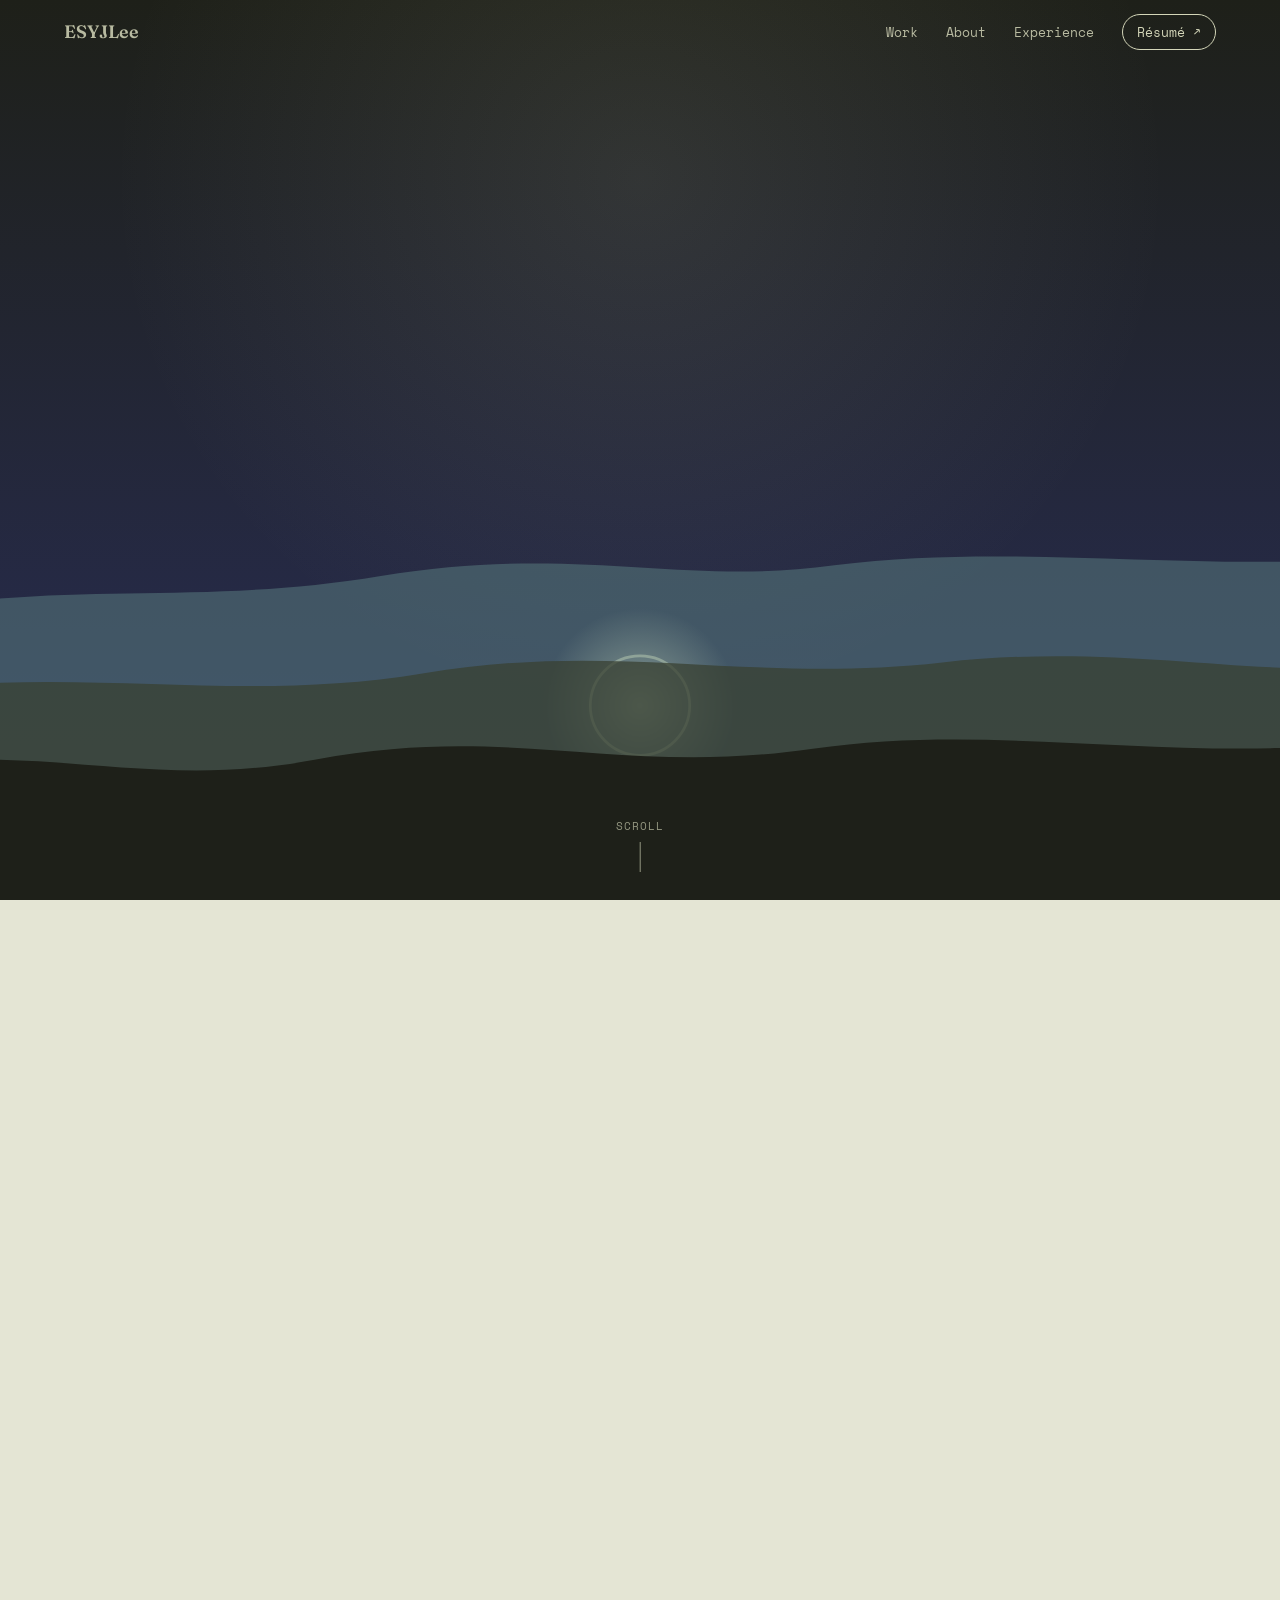
==== commit 729500bd: "name changes" ====
--- a/index.html
+++ b/index.html
@@ -3,7 +3,7 @@
 <head>
 <meta charset="UTF-8">
 <meta name="viewport" content="width=device-width, initial-scale=1.0">
-<title>Jordan Reyes — Portfolio</title>
+<title>Elena Lee — Portfolio</title>
 <meta name="description" content="Designer & builder. Selected work, experience, and a few things I'm proud of.">
 
 <!--
@@ -574,7 +574,7 @@
 <body>
 
 <nav class="nav" id="nav">
-  <a href="#top" class="brand">JR.</a>
+  <a href="#top" class="brand">ESYJLee</a>
   <ul class="links">
     <li><a href="#work">Work</a></li>
     <li><a href="#about">About</a></li>
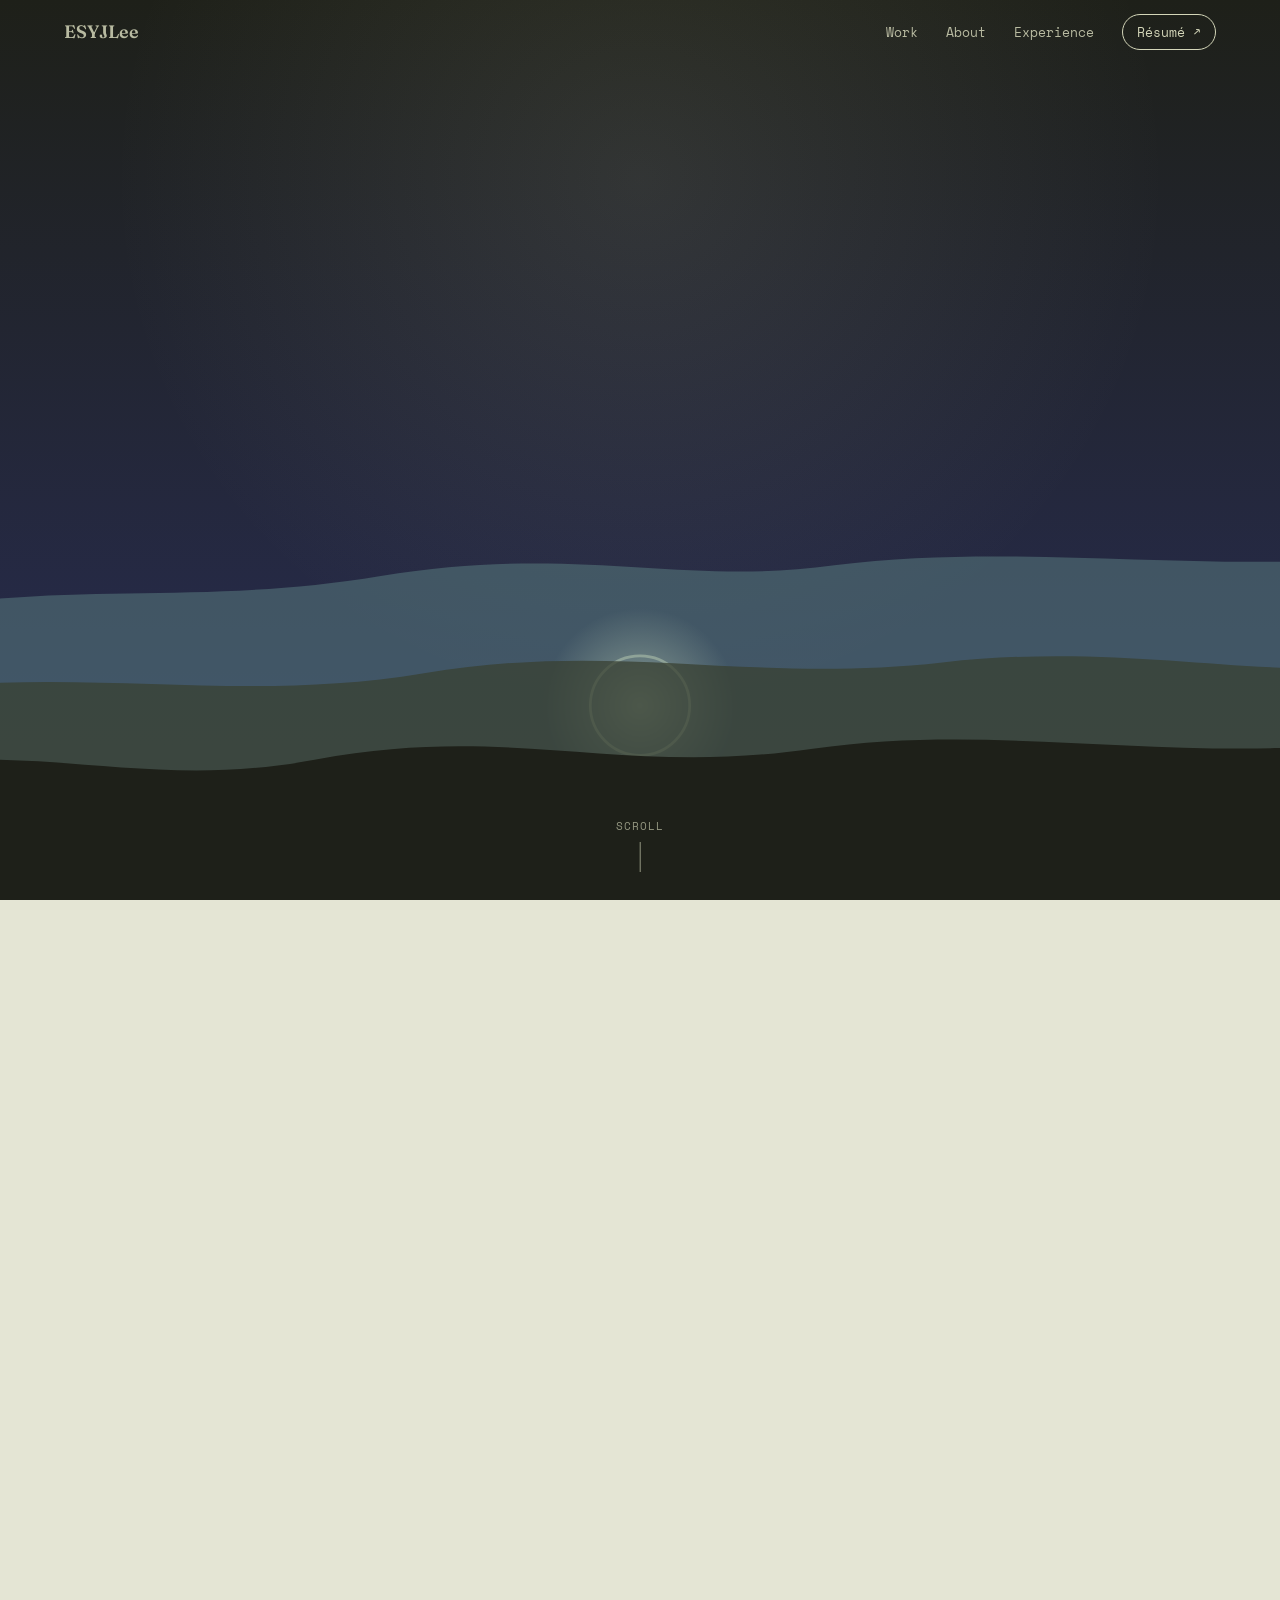
==== commit cf61fbb5: "no sun" ====
--- a/index.html
+++ b/index.html
@@ -4,14 +4,7 @@
 <meta charset="UTF-8">
 <meta name="viewport" content="width=device-width, initial-scale=1.0">
 <title>Elena Lee — Portfolio</title>
-<meta name="description" content="Designer & builder. Selected work, experience, and a few things I'm proud of.">
-
-<!--
-  4. Section "CONTACT" — swap in your email, resume link, socials.
-  in the About section, replace the .about-frame
-     div's content with <img src="your-photo.jpg" alt="..."> — the
-     frame styling (border, shadow) will apply automatically.
--->
+<meta name="description" content="">
 
 <link rel="preconnect" href="https://fonts.googleapis.com">
 <link rel="preconnect" href="https://fonts.gstatic.com" crossorigin>
@@ -28,8 +21,8 @@
     --tan:     #AEA98A;
     --indigo:  #2B3168;
 
-    --paper:   #EEEFE2;   /* light section bg, tinted off the khaki */
-    --paper-2: #E4E5D4;   /* alt section bg */
+    --paper:   #EEEFE2;
+    --paper-2: #E4E5D4;
 
     --font-display: "Fraunces", Georgia, serif;
     --font-body: "Inter", -apple-system, sans-serif;
@@ -825,15 +818,6 @@
       root.style.setProperty('--sky-top', lerpColor(skyTopA, skyTopB, p));
       root.style.setProperty('--sky-bottom', lerpColor(skyBotA, skyBotB, p));
 
-      // sun rises + draws itself
-      var cx = lerp(300, 900, p);
-      var cy = lerp(500, 150, p);
-      sun.setAttribute('cx', cx);
-      sun.setAttribute('cy', cy);
-      sunGlow.setAttribute('cx', cx);
-      sunGlow.setAttribute('cy', cy);
-      sun.style.strokeDashoffset = sunCirc * (1 - p);
-
       // parallax ridges
       ridge1.style.transform = 'translateY(' + (-p * 26) + 'px)';
       ridge2.style.transform = 'translateY(' + (-p * 44) + 'px)';
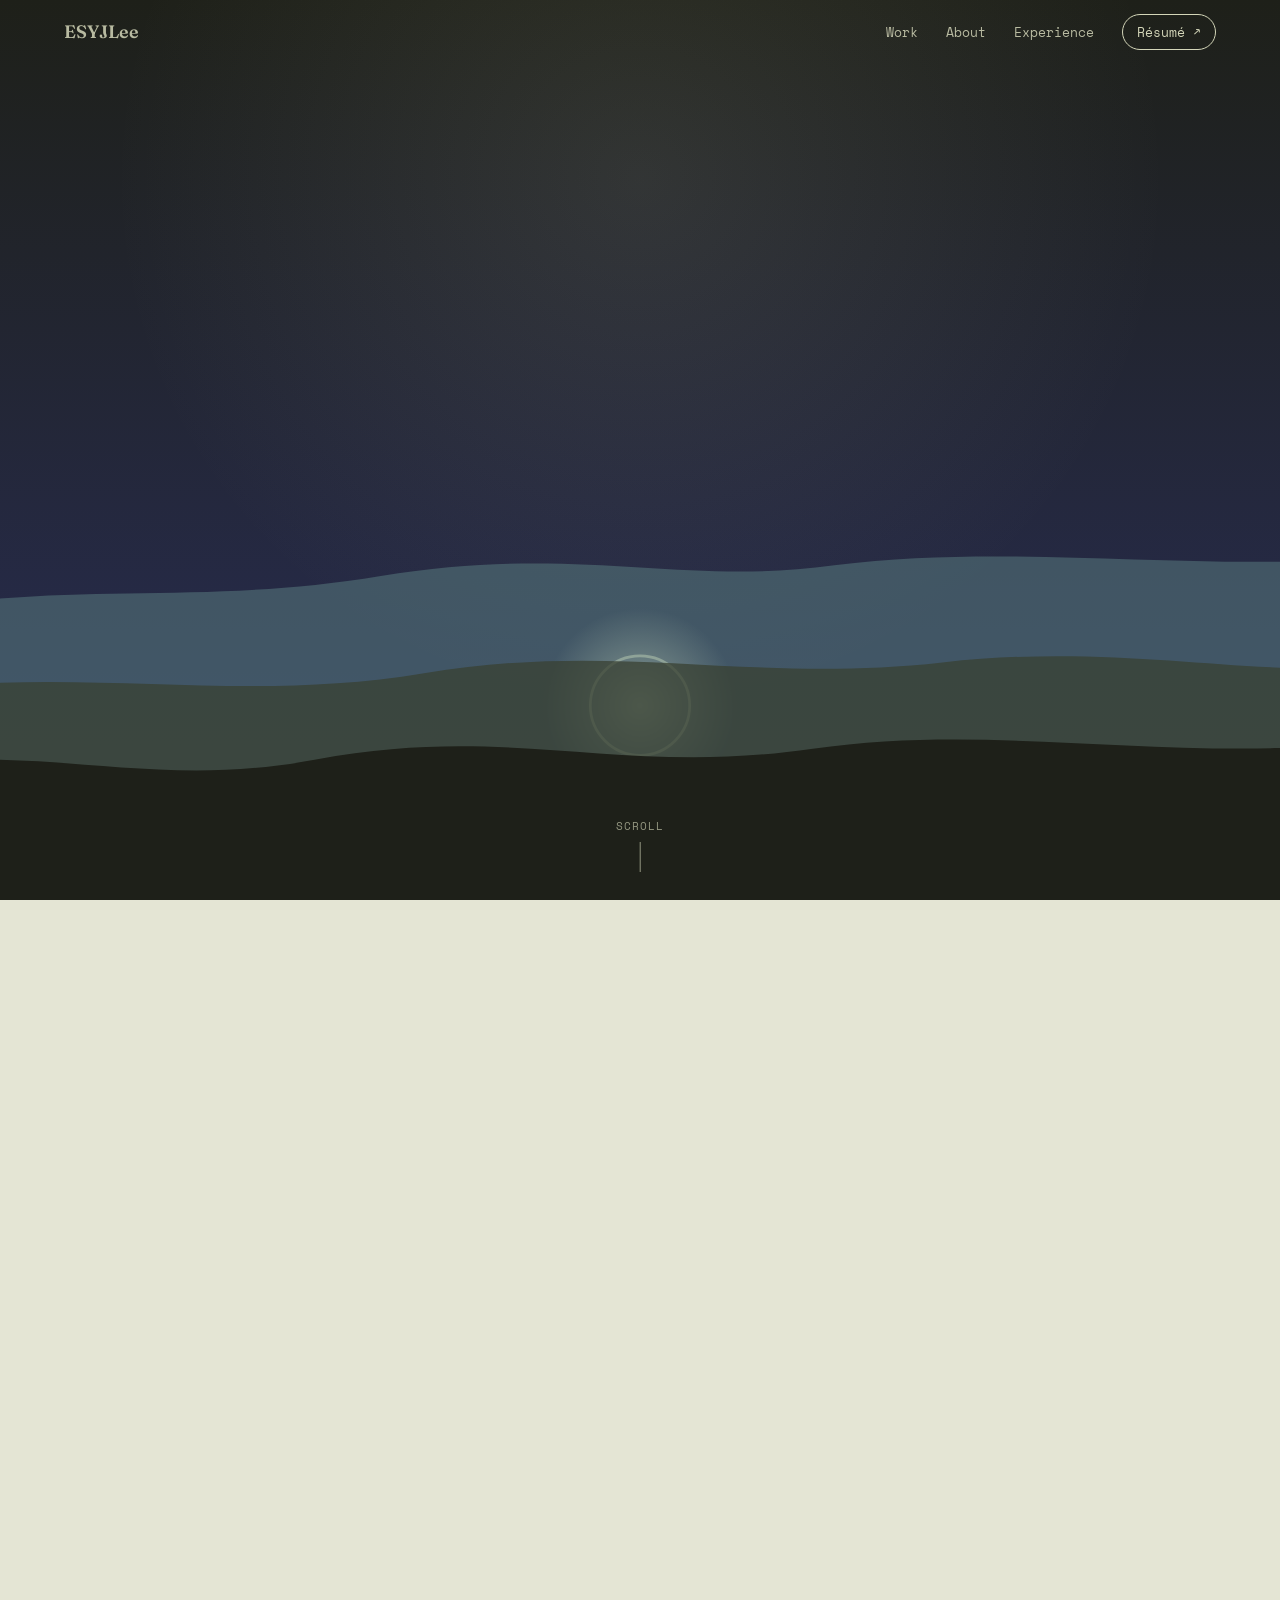
==== commit 374ee8b2: "details" ====
--- a/index.html
+++ b/index.html
@@ -11,7 +11,6 @@
 <link href="https://fonts.googleapis.com/css2?family=Fraunces:opsz,wght@9..144,300;9..144,400;9..144,500;9..144,600;9..144,700&family=Inter:wght@400;500;600&family=Space+Mono:wght@400;700&display=swap" rel="stylesheet">
 
 <style>
-  /* ============ TOKENS ============ */
   :root{
     --ink:     #1E2019;
     --olive:   #394032;
@@ -87,7 +86,6 @@
     line-height: 1.05;
   }
 
-  /* ============ NAV ============ */
   .nav{
     position: fixed;
     top:0; left:0; right:0;
@@ -134,7 +132,6 @@
     .nav .links li:not(.resume-item){ display:none; }
   }
 
-  /* ============ HERO ============ */
   .hero{
     position: relative;
     height: 100vh;
@@ -253,7 +250,6 @@
     50%{ transform: scaleY(0.5); opacity:1; }
   }
 
-  /* ============ SECTIONS (shared) ============ */
   section{ position: relative; }
   .section-pad{ padding: 120px var(--pad); }
   .band{ max-width: var(--maxw); margin:0 auto; }
@@ -266,7 +262,6 @@
   .reveal.in{ opacity:1; transform: translateY(0); }
   .reveal-stagger > *{ transition-delay: calc(var(--i, 0) * 90ms); }
 
-  /* ============ INTRO / WELCOME STATEMENT ============ */
   /*
   .intro{ background: var(--paper); }
   .intro-statement{
@@ -297,7 +292,6 @@
   }
   */
 
-  /* ============ ABOUT ============ */
   .about{ background: var(--paper-2); }
   .about .band{
     display:grid;
@@ -359,7 +353,6 @@
     .about-frame{ aspect-ratio: 16/10; }
   }
 
-  /* ============ PROJECTS ============ */
   .projects{ background: var(--paper); }
   .projects-head{
     display:flex;
@@ -471,7 +464,6 @@
   }
   .project-card .tags span:not(:last-child)::after{ content:" ·"; }
 
-  /* ============ EXPERIENCE (dark) ============ */
   .experience{
     background: var(--ink);
     color: var(--khaki);
@@ -520,7 +512,6 @@
     .tl-row{ grid-template-columns: 1fr; gap: 8px; }
   }
 
-  /* ============ CONTACT / FOOTER ============ */
   .contact{
     background: var(--paper);
     text-align:center;
@@ -576,7 +567,6 @@
   </ul>
 </nav>
 
-<!-- ============ HERO ============ -->
 <section class="hero" id="top">
   <div class="hero-sky-glow"></div>
 
@@ -588,23 +578,15 @@
       </radialGradient>
     </defs>
 
-    <!-- sun / moon: circle stroke draws itself as you scroll -->
     <circle id="sunGlowCircle" cx="720" cy="420" r="90" fill="url(#sunGlow)"></circle>
     <circle id="sun" cx="720" cy="420" r="46" fill="none" stroke="#D4D6B9" stroke-width="2.5"></circle>
-
-    <!-- far ridge -->
     <path class="ridge" id="ridge1" fill="#587B7F" opacity="0.55"
       d="M0,340 C180,300 300,330 480,300 C660,270 760,310 900,290 C1080,268 1240,300 1440,280 L1440,600 L0,600 Z"/>
-
-    <!-- mid ridge -->
     <path class="ridge" id="ridge2" fill="#394032" opacity="0.75"
       d="M0,410 C200,380 340,420 520,390 C700,360 820,400 1000,380 C1180,360 1300,400 1440,380 L1440,600 L0,600 Z"/>
-
-    <!-- near ridge -->
     <path class="ridge" id="ridge3" fill="#1E2019"
       d="M0,480 C160,450 260,500 420,470 C600,436 700,486 880,460 C1060,434 1220,478 1440,450 L1440,600 L0,600 Z"/>
 
-    <!-- foreground treeline dots -->
     <g id="treeline" fill="#1E2019"></g>
   </svg>
 
@@ -622,7 +604,7 @@
   <div class="scroll-cue"><span>SCROLL</span><span class="dash"></span></div>
 </section>
 
-<!-- ============ INTRO STATEMENT ============ -->
+<!--  lol no-->
 <!-- <section class="intro section-pad">
   <div class="band">
     <div class="eyebrow reveal">Start here</div>
@@ -641,12 +623,11 @@
 </section>
 -->
 
-<!-- ============ ABOUT ============ -->
+<!--abt-->
 <section class="about section-pad" id="about">
   <div class="band">
     <div class="about-frame reveal">
-      <!-- Swap this whole block for: <img src="your-photo.jpg" alt="[Your Name]"> -->
-      <span>[ your photo or a<br>portrait illustration<br>goes here ]</span>
+      <!-- <img src="yphotoo photo" alt="]"> -->
     </div>
     <div class="reveal">
       <div class="eyebrow">About</div>
@@ -659,7 +640,7 @@
   </div>
 </section>
 
-<!-- ============ PROJECTS ============ -->
+<!-- p-->
 <section class="projects section-pad" id="work">
   <div class="band">
     <div class="projects-head">
@@ -672,7 +653,6 @@
 
     <div class="project-grid">
 
-      <!-- PROJECTS DATA: duplicate a .project-card block per project -->
       <a class="project-card reveal" href="project-1.html" target="_blank" rel="noopener" style="--accent:#2B3168;">
         <div class="top-row">
           <span class="project-num">01</span>
@@ -680,8 +660,8 @@
         </div>
         <div>
           <h3>[Project One]</h3>
-          <p>[One or two lines on what this project is and the problem it solved.]</p>
-          <!-- <div class="tags"><span>Web App</span><span>2025</span></div> -->
+          <p> i need a description</p>
+          <!-- <div class="tags"><span> website ?? </div> -->
         </div>
       </a>
 
@@ -692,8 +672,8 @@
         </div>
         <div>
           <h3>[Project Two]</h3>
-          <p>[One or two lines on what this project is and the problem it solved.]</p>
-          <!-- <div class="tags"><span>Brand</span><span>2024</span></div> -->
+          <p> description 2</p>
+          <!-- <div class="tags"><span>man this is a stupid project </span><span>2024</span></div> -->
         </div>
       </a>
 
@@ -704,8 +684,7 @@
         </div>
         <div>
           <h3>[Project Three]</h3>
-          <p>[One or two lines on what this project is and the problem it solved.]</p>
-          <!-- <div class="tags"><span>Illustration</span><span>2024</span></div> -->
+          <p> descr 3</p>
         </div>
       </a>
 
@@ -716,8 +695,7 @@
         </div>
         <div>
           <h3>[Project Four]</h3>
-          <p>[One or two lines on what this project is and the problem it solved.]</p>
-          <!-- <div class="tags"><span>Case Study</span><span>2023</span></div> -->
+          <p> desc 4</p>
         </div>
       </a>
 
@@ -725,7 +703,7 @@
   </div>
 </section>
 
-<!-- ============ EXPERIENCE ============ -->
+<!-- xp -->
 <section class="experience section-pad" id="experience">
   <div class="band">
     <div class="eyebrow reveal">Where I've worked</div>
@@ -760,7 +738,7 @@
   </div>
 </section>
 
-<!-- ============ CONTACT ============ -->
+<!-- ok -->
 <section class="contact section-pad" id="contact">
   <!-- <div class="eyebrow reveal" style="justify-content:center;">Get in touch</div> -->
   <h2 class="reveal" style="margin-top:18px;">Get in touch</h2>
@@ -776,11 +754,9 @@
 
   var reduceMotion = window.matchMedia('(prefers-reduced-motion: reduce)').matches;
 
-  /* ---------- NAV solid on scroll ---------- */
   var nav = document.getElementById('nav');
   var heroEl = document.querySelector('.hero');
 
-  /* ---------- HERO scroll-driven scene ---------- */
   var sun = document.getElementById('sun');
   var sunGlow = document.getElementById('sunGlowCircle');
   var ridge1 = document.getElementById('ridge1');
@@ -799,10 +775,10 @@
     return 'rgb(' + r + ',' + g + ',' + b + ')';
   }
 
-  var skyTopA = [30,32,25];    // ink
-  var skyTopB = [43,49,104];   // indigo
-  var skyBotA = [43,49,104];   // indigo
-  var skyBotB = [88,123,127];  // teal
+  var skyTopA = [30,32,25];
+  var skyTopB = [43,49,104];  
+  var skyBotA = [43,49,104];  
+  var skyBotB = [88,123,127]; 
 
   var root = document.documentElement;
   var ticking = false;
@@ -814,21 +790,17 @@
     var p = Math.min(Math.max(scrollY / heroHeight, 0), 1);
 
     if (!reduceMotion){
-      // sky gradient dawn -> day
       root.style.setProperty('--sky-top', lerpColor(skyTopA, skyTopB, p));
       root.style.setProperty('--sky-bottom', lerpColor(skyBotA, skyBotB, p));
 
-      // parallax ridges
       ridge1.style.transform = 'translateY(' + (-p * 26) + 'px)';
       ridge2.style.transform = 'translateY(' + (-p * 44) + 'px)';
       ridge3.style.transform = 'translateY(' + (-p * 66) + 'px)';
     }
 
-    // nav state
     if (scrollY > heroHeight * 0.7){ nav.classList.add('solid'); }
     else { nav.classList.remove('solid'); }
 
-    // hero text reveal
     if (p > 0.12){ heroEl.classList.add('revealed'); }
   }
 
@@ -841,11 +813,8 @@
   window.addEventListener('scroll', onScroll, { passive: true });
   window.addEventListener('resize', onScroll);
   updateHero();
-
-  /* reveal hero shortly after load even before scrolling, so it never looks broken */
   setTimeout(function(){ heroEl.classList.add('revealed'); }, 400);
 
-  /* ---------- ambient particles ---------- */
   var particleColors = ['#8DAB7F', '#AEA98A', '#587B7F', '#D4D6B9'];
   var particlesEl = document.getElementById('particles');
   if (!reduceMotion){
@@ -863,7 +832,6 @@
     }
   }
 
-  /* ---------- treeline silhouette dots on near ridge ---------- */
   var treeline = document.getElementById('treeline');
   var treeXs = [60,120,190,260,340,430,520,610,700,800,900,1000,1100,1200,1300,1380];
   treeXs.forEach(function(x, i){
@@ -878,7 +846,6 @@
     treeline.appendChild(rect);
   });
 
-  /* ---------- generic scroll reveal (IntersectionObserver) ---------- */
   var revealEls = document.querySelectorAll('.reveal');
   var io = new IntersectionObserver(function(entries){
     entries.forEach(function(entry){
@@ -890,7 +857,6 @@
   }, { threshold: 0.15, rootMargin: '0px 0px -60px 0px' });
   revealEls.forEach(function(el){ io.observe(el); });
 
-  /* stagger index for tag groups */
   document.querySelectorAll('.reveal-stagger').forEach(function(group){
     io.observe(group);
   });
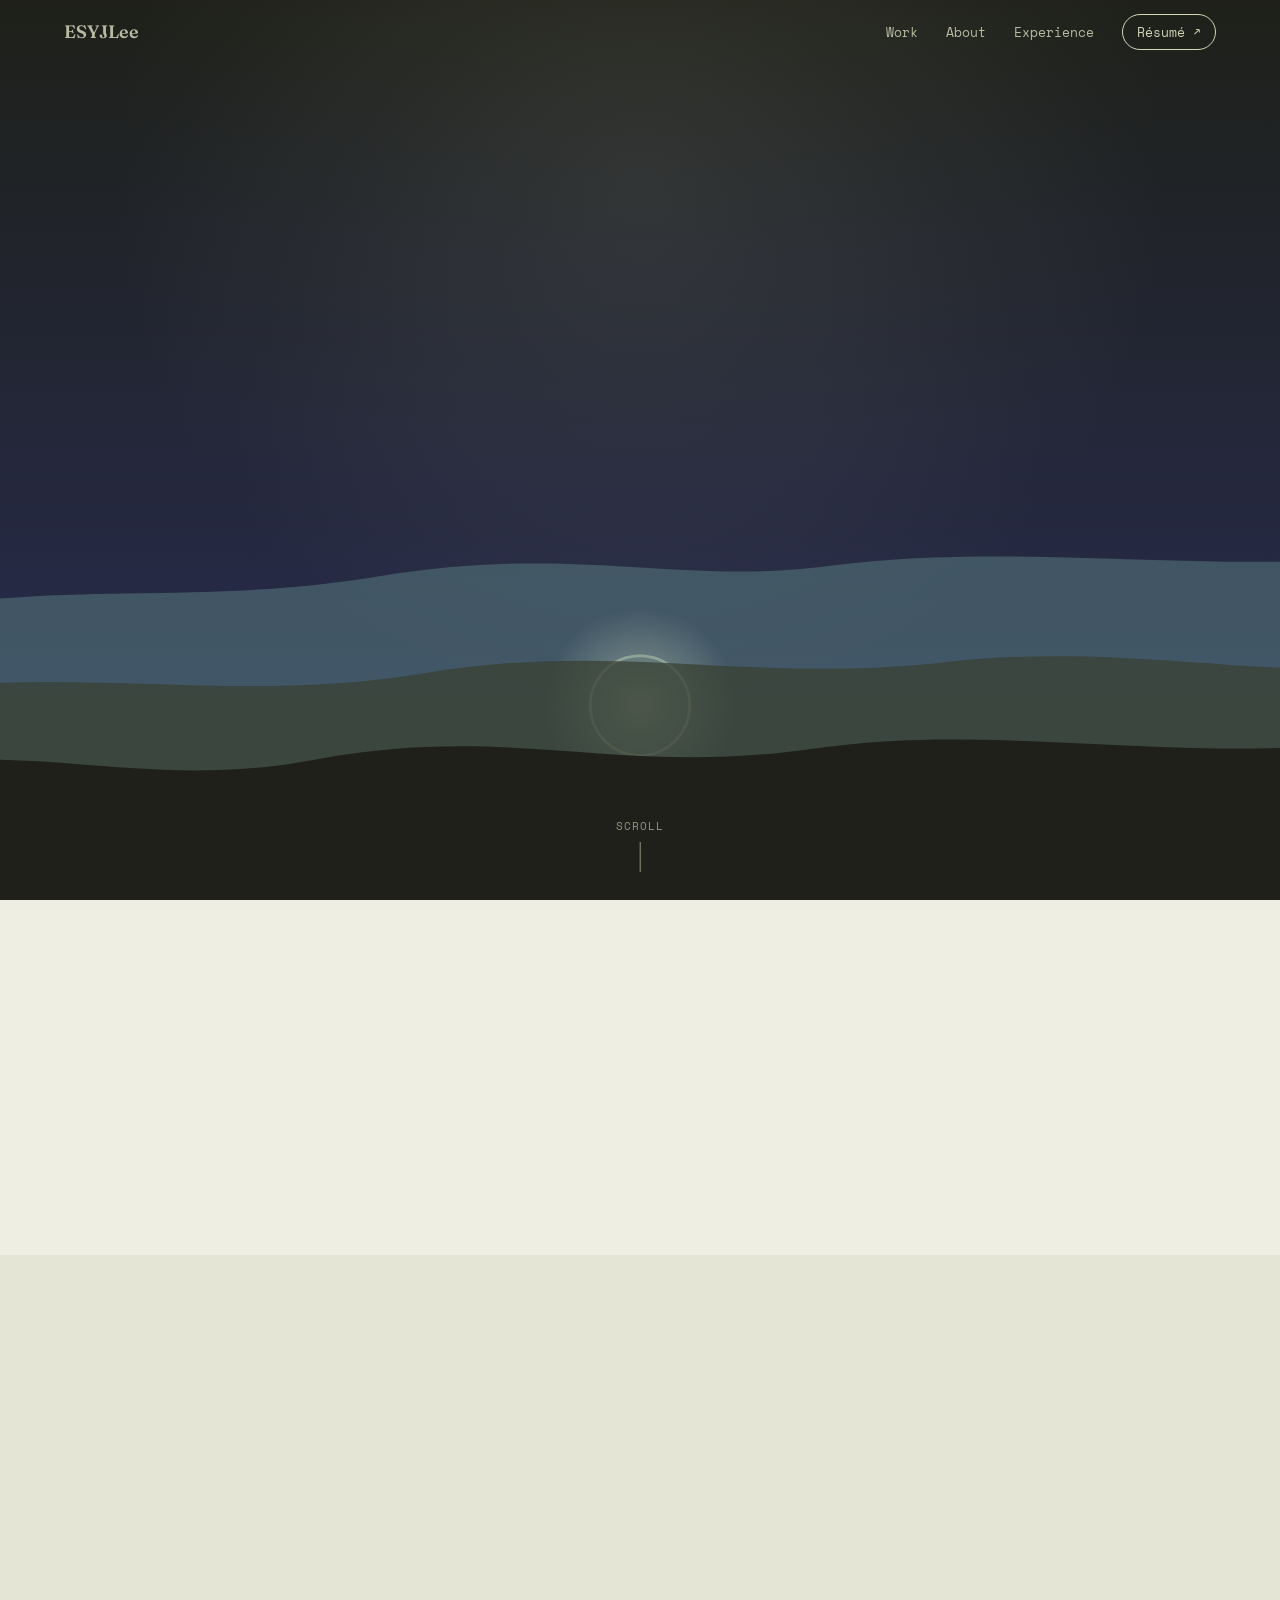
==== commit 29cc4eb0: "uh" ====
--- a/index.html
+++ b/index.html
@@ -605,7 +605,7 @@
 </section>
 
 <!--  lol no-->
-<!-- <section class="intro section-pad">
+  <section class="intro section-pad">
   <div class="band">
     <div class="eyebrow reveal">Start here</div>
     <p class="intro-statement reveal" style="margin-top:22px;">
@@ -621,7 +621,6 @@
     </div>
   </div>
 </section>
--->
 
 <!--abt-->
 <section class="about section-pad" id="about">
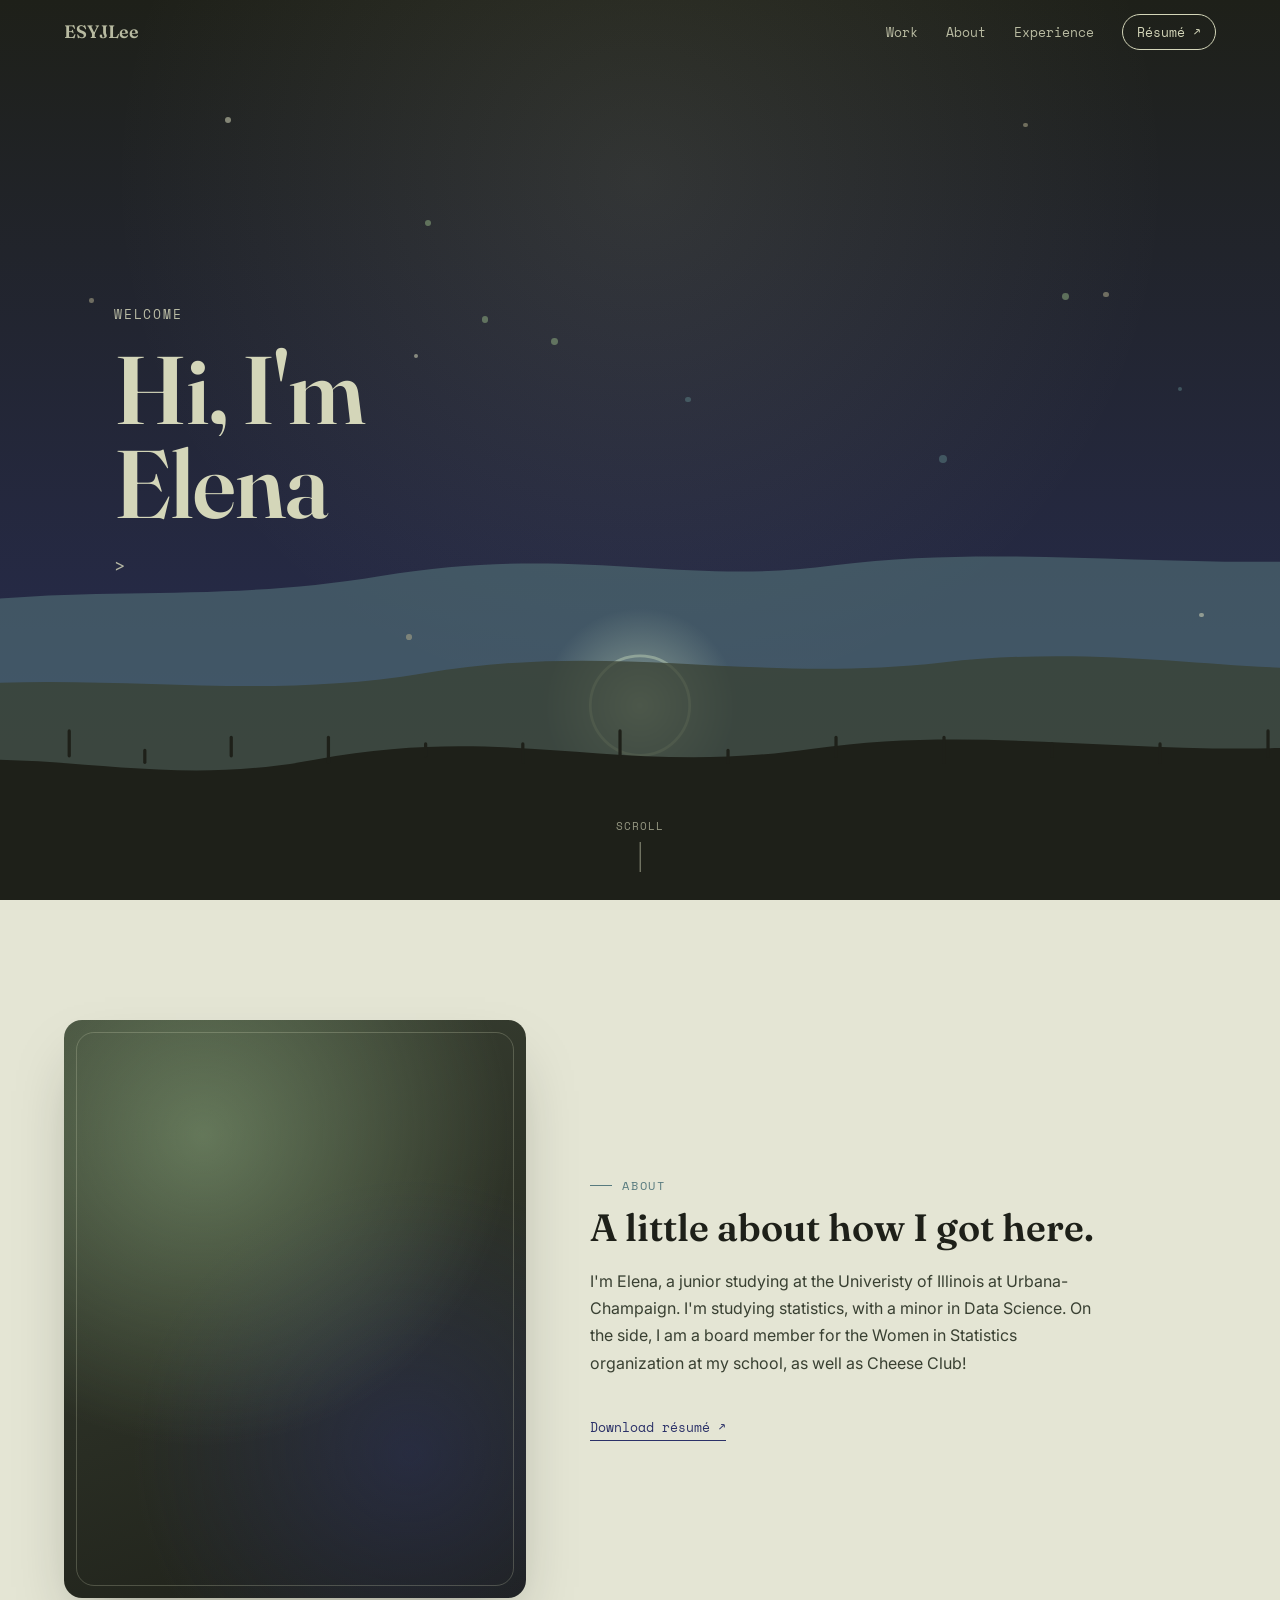
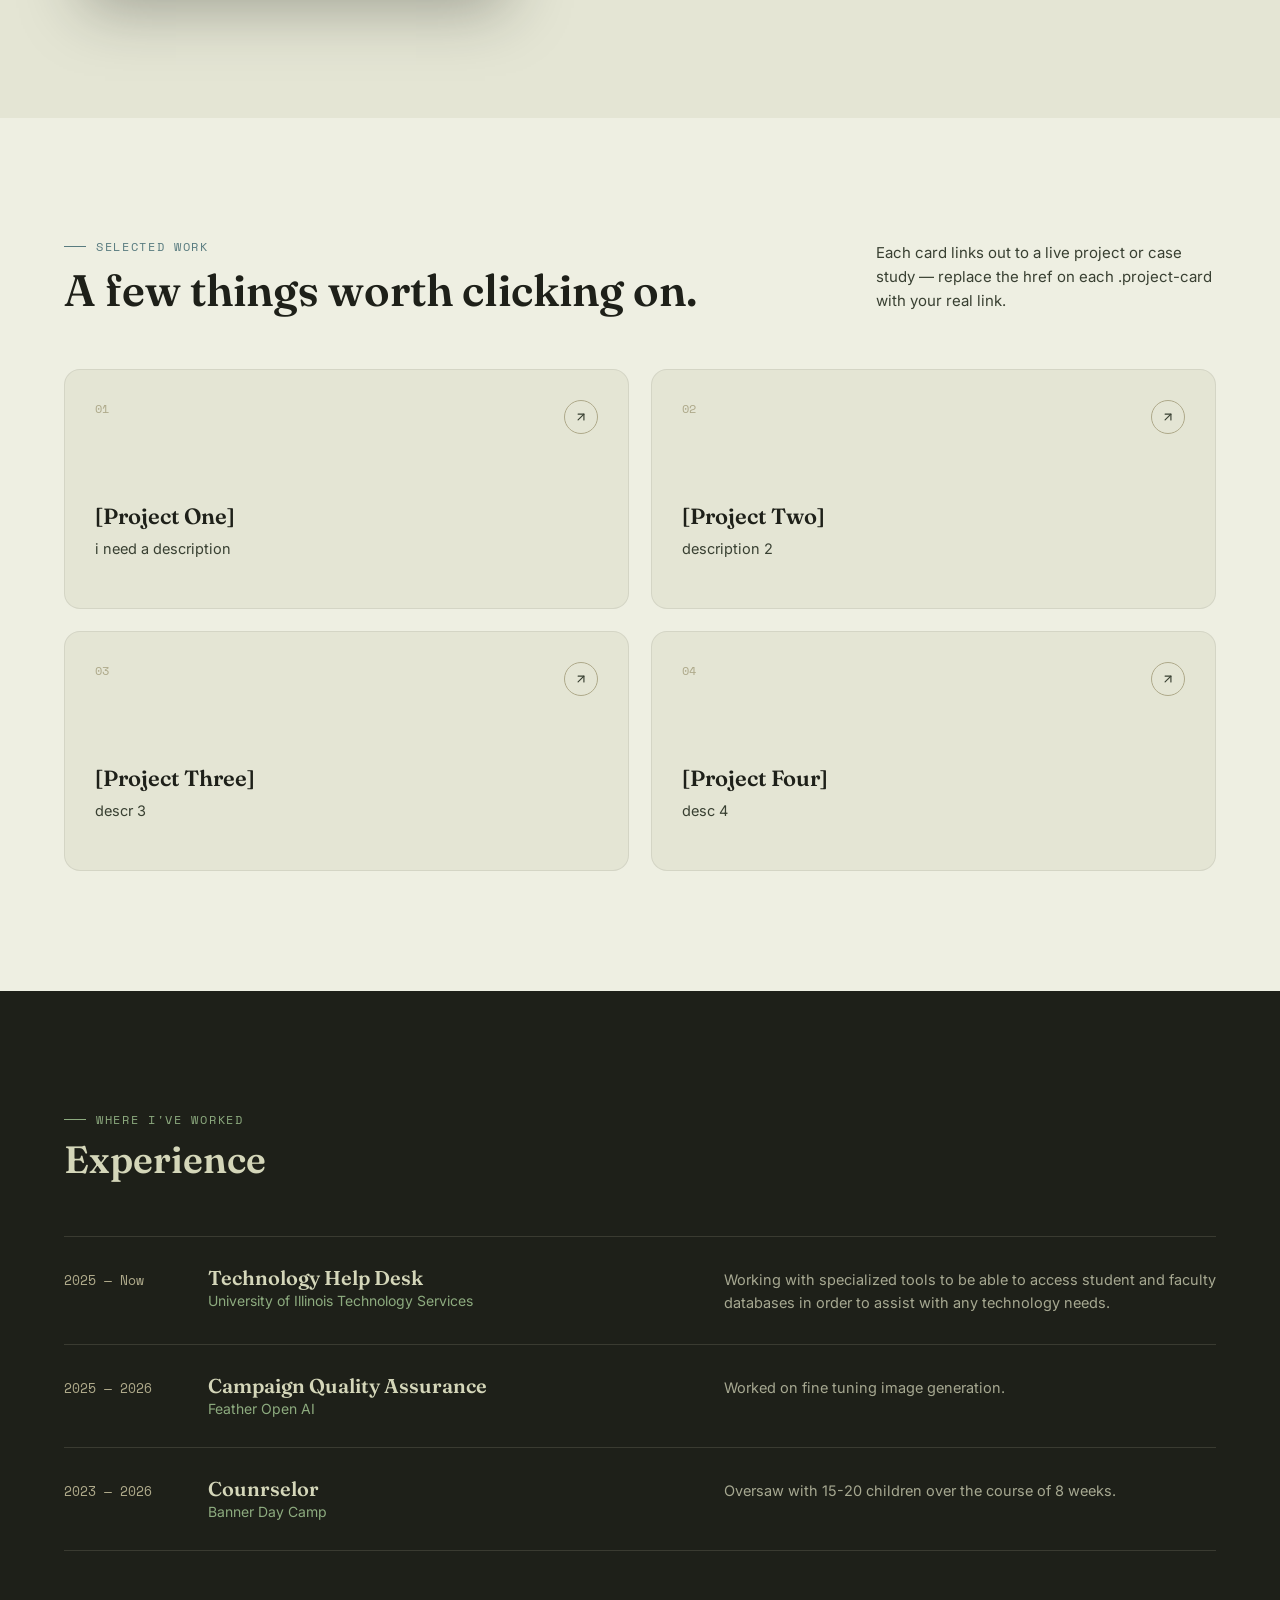
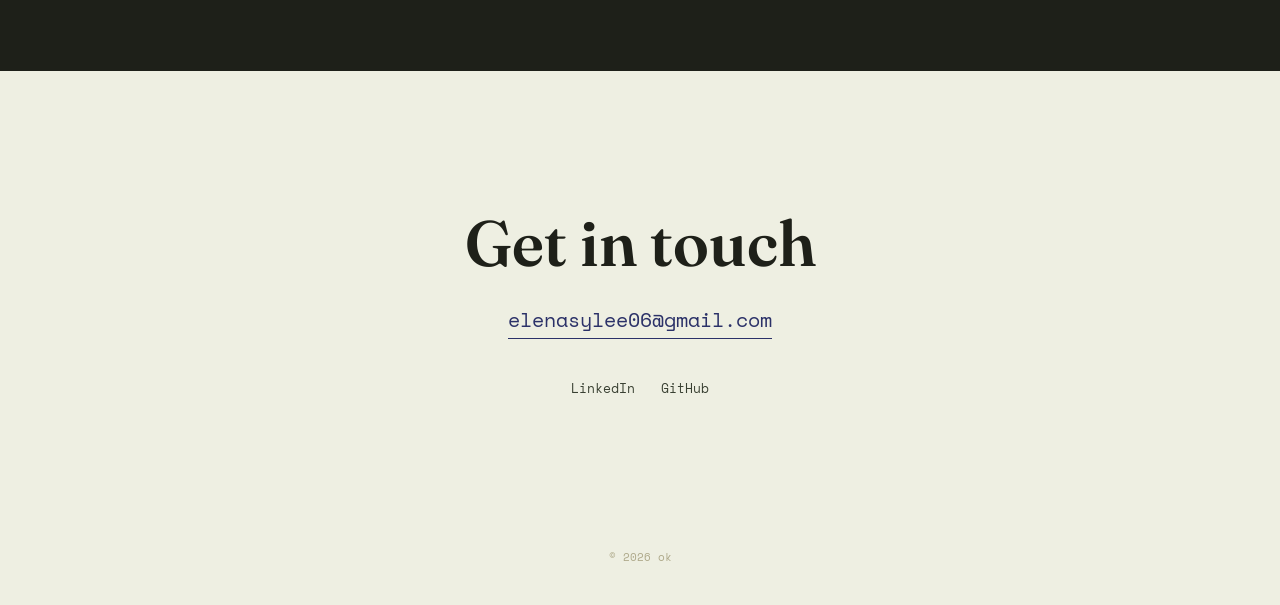
==== commit 4a7fe528: "pls work" ====
--- a/index.html
+++ b/index.html
@@ -605,7 +605,7 @@
 </section>
 
 <!--  lol no-->
-  <section class="intro section-pad">
+<!-- <section class="intro section-pad">
   <div class="band">
     <div class="eyebrow reveal">Start here</div>
     <p class="intro-statement reveal" style="margin-top:22px;">
@@ -621,6 +621,7 @@
     </div>
   </div>
 </section>
+-->
 
 <!--abt-->
 <section class="about section-pad" id="about">
@@ -748,6 +749,8 @@
   </div>
 </section>
 
+<footer>© <span id="year"></span> ok </footer>
+
 <script>
   document.getElementById('year').textContent = new Date().getFullYear();
 
@@ -859,6 +862,7 @@
   document.querySelectorAll('.reveal-stagger').forEach(function(group){
     io.observe(group);
   });
+
 </script>
 
 </body>
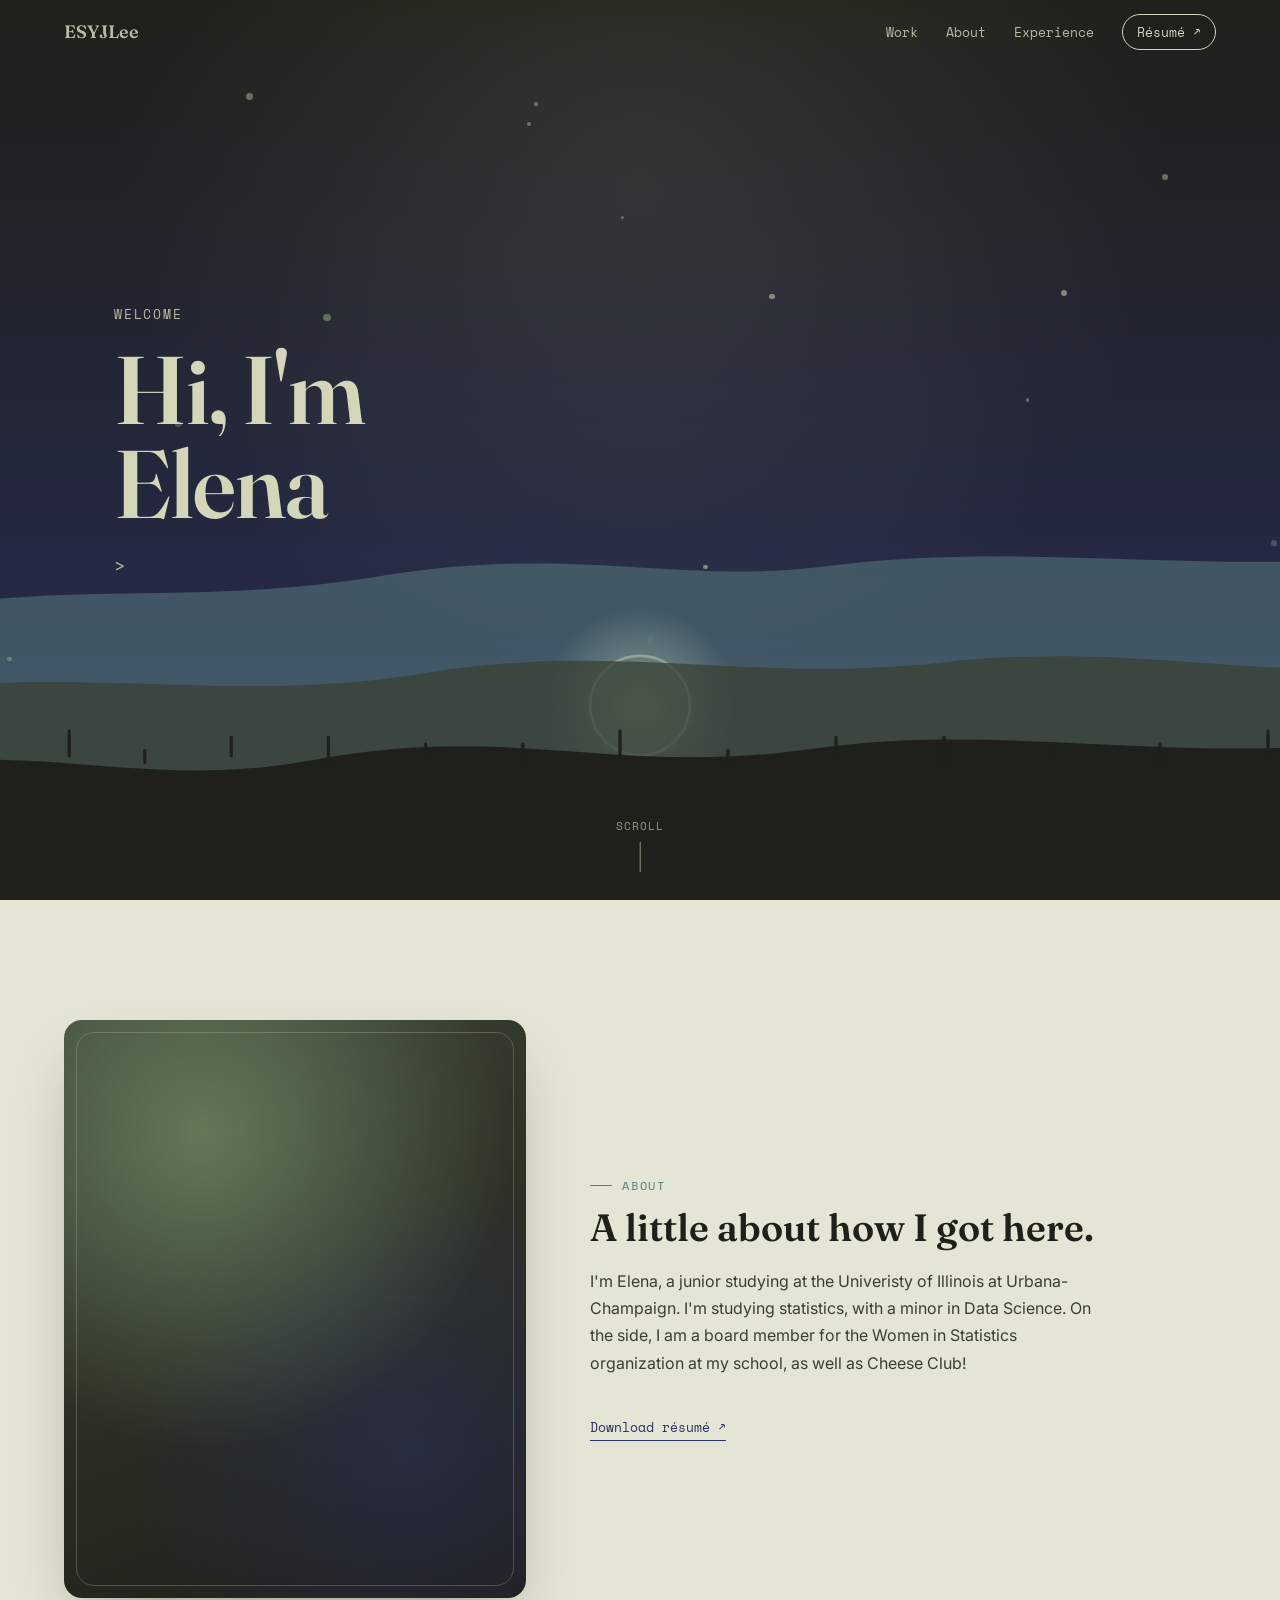
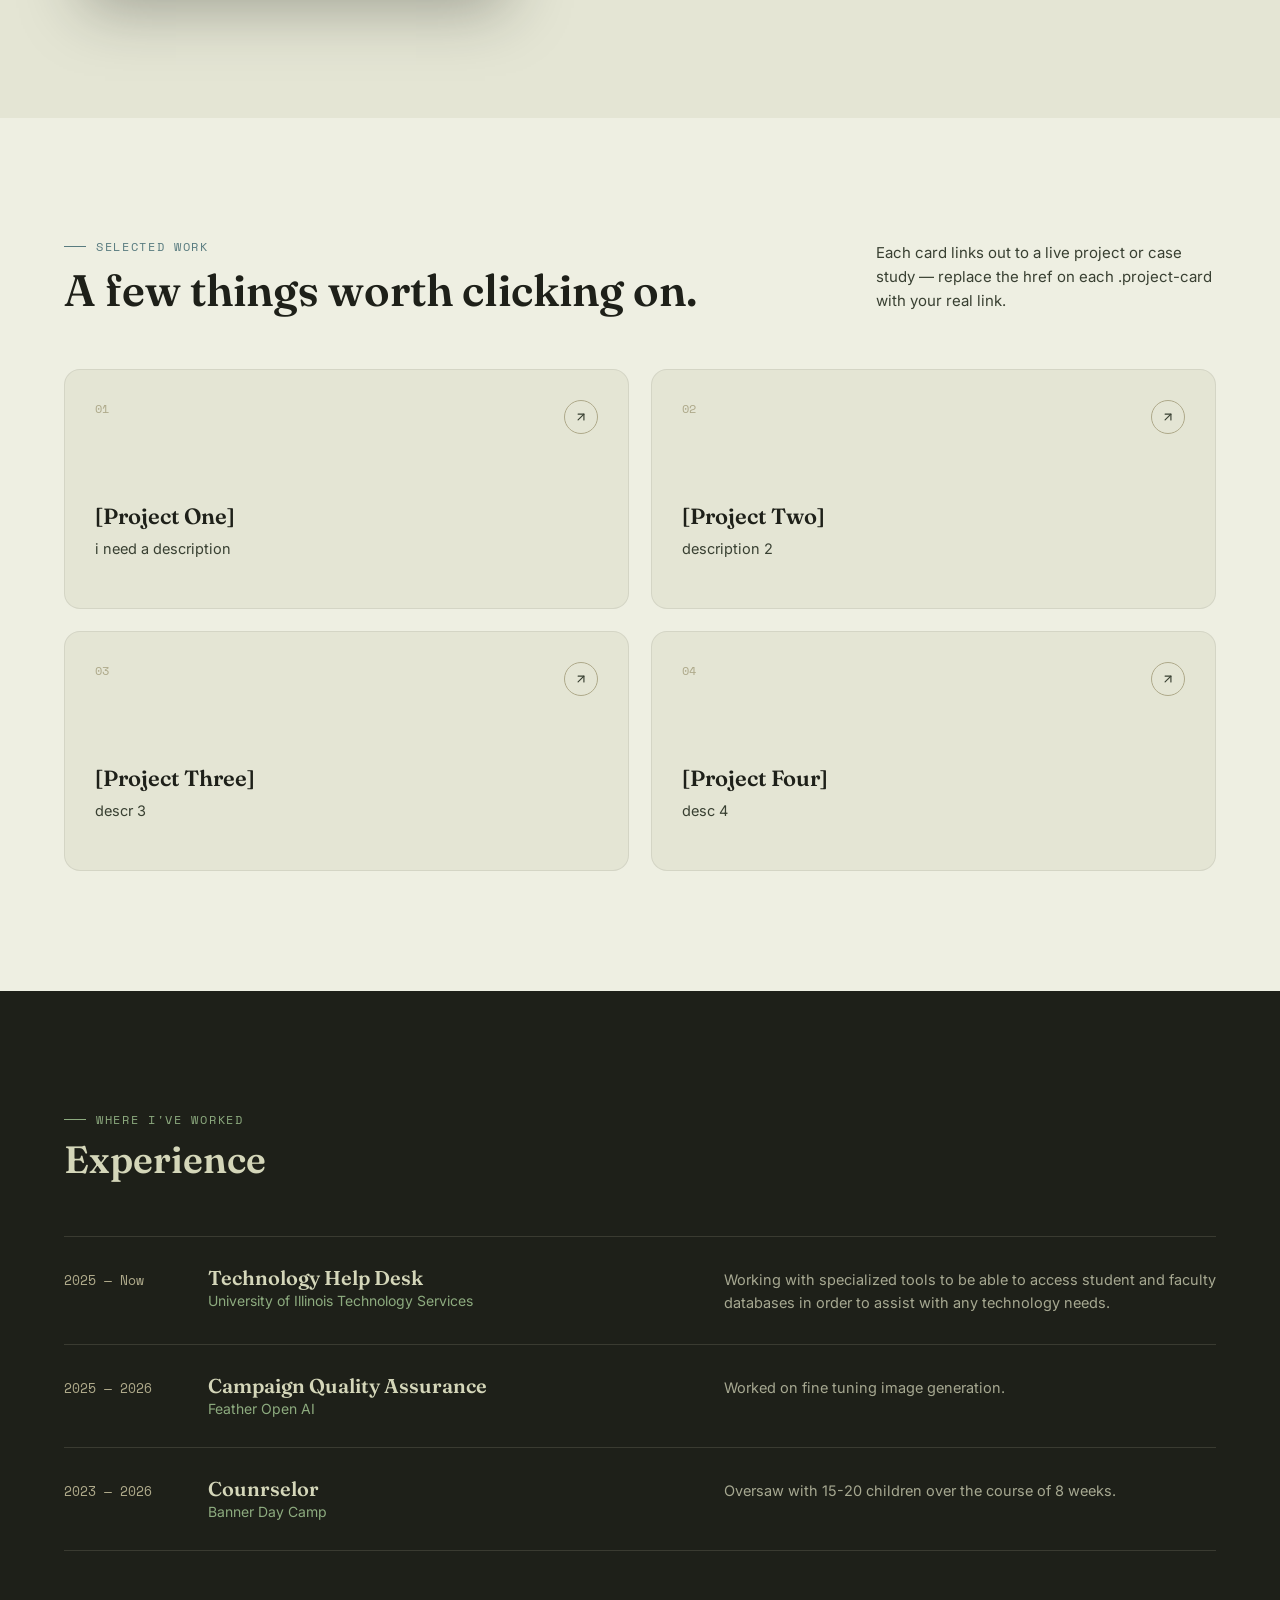
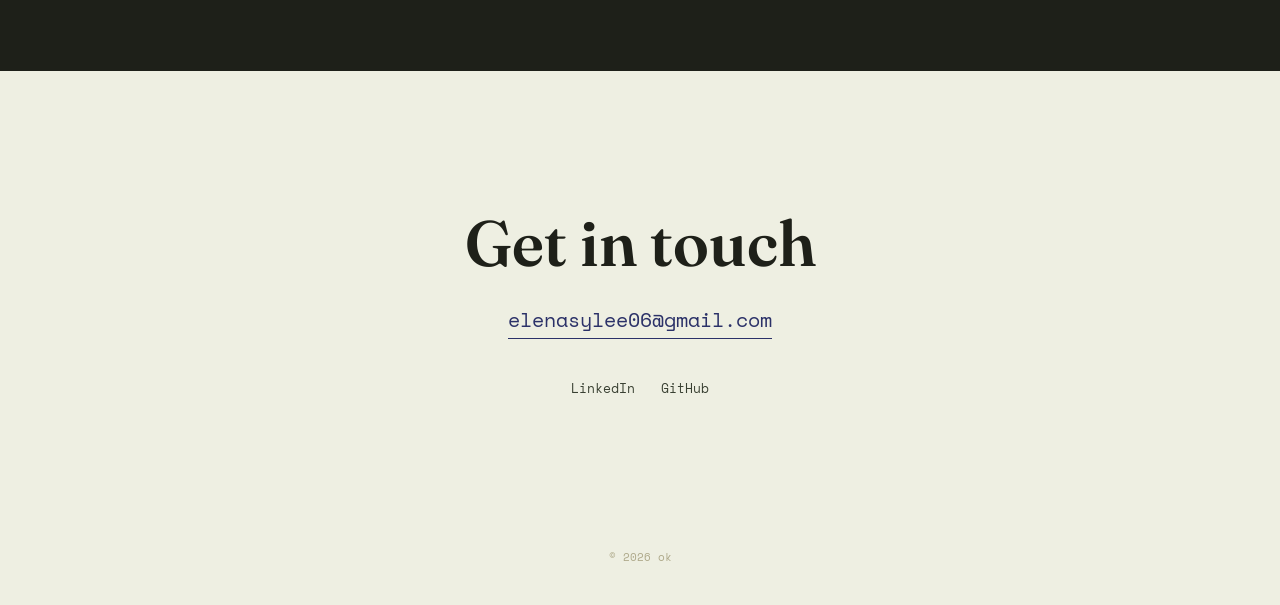
==== commit c634daf9: "please please" ====
--- a/index.html
+++ b/index.html
@@ -749,7 +749,7 @@
   </div>
 </section>
 
-<footer>© <span id="year"></span> ok </footer>
+<footer>© <span id="year"></span> ok</footer>
 
 <script>
   document.getElementById('year').textContent = new Date().getFullYear();
